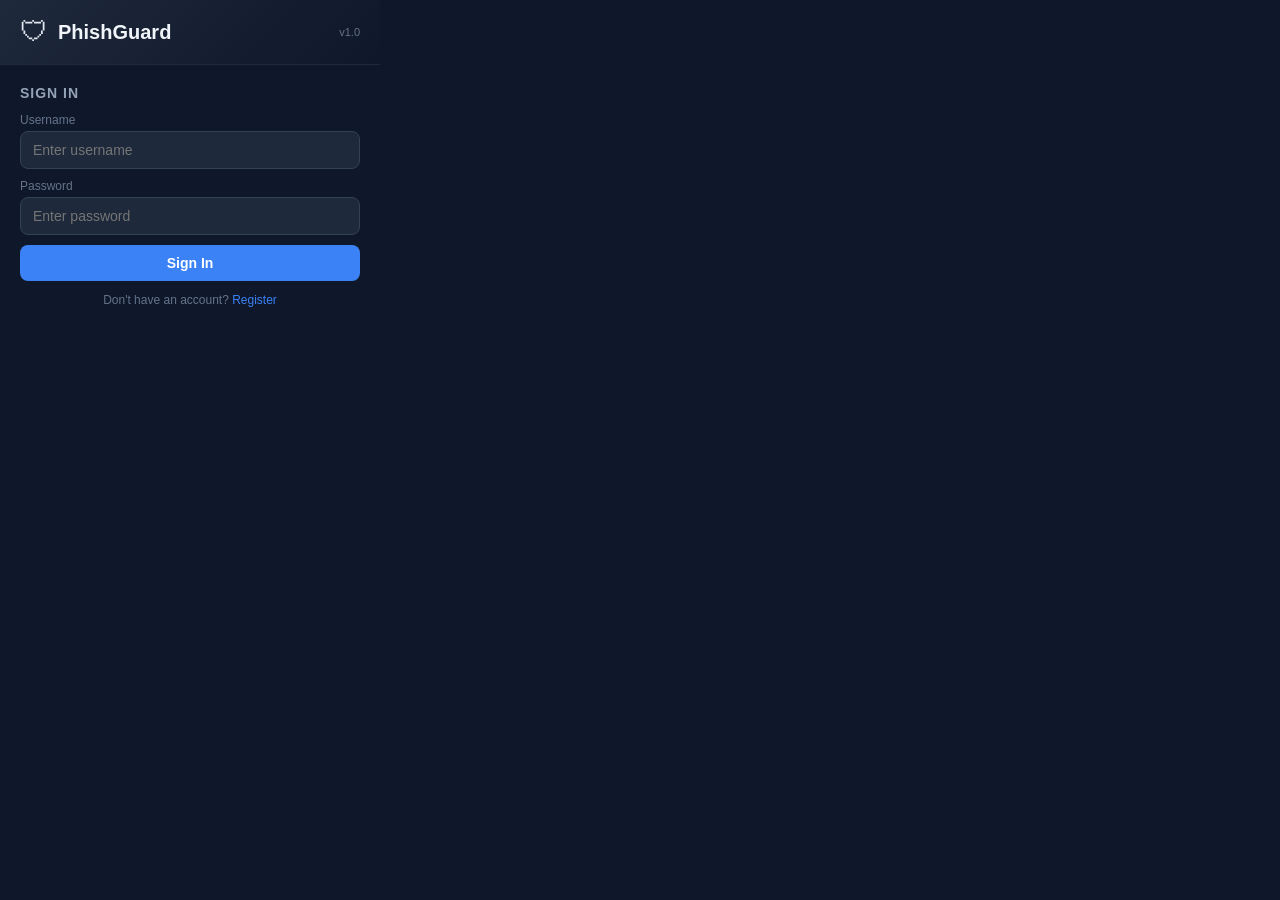
==== extension/popup.html @ 2d12b1ee "second commit" ====
<!DOCTYPE html>
<html lang="en">
<head>
  <meta charset="UTF-8" />
  <meta name="viewport" content="width=device-width, initial-scale=1.0" />
  <title>PhishGuard</title>
  <style>
    /* ============================================================
       PhishGuard Popup Stylesheet
       SECURITY: No external resources loaded — fully self-contained.
       All values set via CSS, no inline JS execution.
       ============================================================ */

    * {
      margin: 0;
      padding: 0;
      box-sizing: border-box;
    }

    body {
      width: 380px;
      min-height: 200px;
      font-family: 'Segoe UI', Tahoma, Geneva, Verdana, sans-serif;
      background-color: #0f172a;
      color: #e2e8f0;
    }

    .header {
      background: linear-gradient(135deg, #1e293b, #0f172a);
      padding: 16px 20px;
      border-bottom: 1px solid #1e293b;
      display: flex;
      align-items: center;
      gap: 10px;
    }

    .header .shield {
      font-size: 28px;
    }

    .header h1 {
      font-size: 20px;
      font-weight: 700;
      color: #f1f5f9;
    }

    .header .version {
      font-size: 11px;
      color: #64748b;
      margin-left: auto;
    }

    /* --- Login Section --- */
    .login-section {
      padding: 20px;
    }

    .login-section h2 {
      font-size: 14px;
      color: #94a3b8;
      margin-bottom: 12px;
      text-transform: uppercase;
      letter-spacing: 1px;
    }

    .input-group {
      margin-bottom: 10px;
    }

    .input-group label {
      display: block;
      font-size: 12px;
      color: #64748b;
      margin-bottom: 4px;
    }

    .input-group input {
      width: 100%;
      padding: 10px 12px;
      border-radius: 8px;
      border: 1px solid #334155;
      background-color: #1e293b;
      color: #e2e8f0;
      font-size: 14px;
      outline: none;
      transition: border-color 0.2s;
    }

    .input-group input:focus {
      border-color: #3b82f6;
    }

    .btn {
      width: 100%;
      padding: 10px;
      border-radius: 8px;
      border: none;
      font-size: 14px;
      font-weight: 600;
      cursor: pointer;
      transition: background-color 0.2s, transform 0.1s;
    }

    .btn:active {
      transform: scale(0.98);
    }

    .btn-primary {
      background-color: #3b82f6;
      color: #ffffff;
    }

    .btn-primary:hover {
      background-color: #2563eb;
    }

    .btn-scan {
      background-color: #22c55e;
      color: #ffffff;
      margin-top: 12px;
    }

    .btn-scan:hover {
      background-color: #16a34a;
    }

    .btn-logout {
      background-color: transparent;
      border: 1px solid #475569;
      color: #94a3b8;
      margin-top: 8px;
    }

    .btn-logout:hover {
      background-color: #1e293b;
    }

    .error-text {
      color: #ef4444;
      font-size: 12px;
      margin-top: 4px;
      display: none;
    }

    .link-text {
      font-size: 12px;
      color: #64748b;
      margin-top: 12px;
      text-align: center;
    }

    .link-text a {
      color: #3b82f6;
      cursor: pointer;
      text-decoration: none;
    }

    .link-text a:hover {
      text-decoration: underline;
    }

    /* --- Dashboard Section --- */
    .dashboard {
      padding: 16px 20px;
    }

    .user-info {
      font-size: 13px;
      color: #94a3b8;
      margin-bottom: 12px;
    }

    .user-info strong {
      color: #e2e8f0;
    }

    /* --- Scan Result --- */
    .scan-result {
      padding: 16px 20px;
    }

    .status-card {
      border-radius: 12px;
      padding: 20px;
      text-align: center;
      margin-bottom: 12px;
    }

    .status-card.safe {
      background: linear-gradient(135deg, #065f46, #064e3b);
      border: 1px solid #22c55e;
    }

    .status-card.phishing {
      background: linear-gradient(135deg, #7f1d1d, #991b1b);
      border: 1px solid #ef4444;
    }

    .status-card.unknown {
      background: linear-gradient(135deg, #1e293b, #334155);
      border: 1px solid #64748b;
    }

    .status-icon {
      font-size: 48px;
      margin-bottom: 8px;
    }

    .status-text {
      font-size: 20px;
      font-weight: 700;
      margin-bottom: 4px;
    }

    .status-card.safe .status-text {
      color: #4ade80;
    }

    .status-card.phishing .status-text {
      color: #f87171;
    }

    .status-card.unknown .status-text {
      color: #94a3b8;
    }

    .confidence-bar {
      width: 100%;
      height: 6px;
      background-color: rgba(255, 255, 255, 0.1);
      border-radius: 3px;
      margin-top: 10px;
      overflow: hidden;
    }

    .confidence-fill {
      height: 100%;
      border-radius: 3px;
      transition: width 0.5s ease;
    }

    .scanned-url {
      font-size: 11px;
      color: #64748b;
      word-break: break-all;
      margin-top: 8px;
      padding: 8px;
      background-color: rgba(0, 0, 0, 0.2);
      border-radius: 6px;
    }

    /* --- History List --- */
    .history-section {
      padding: 0 20px 16px;
    }

    .history-section h3 {
      font-size: 12px;
      color: #64748b;
      text-transform: uppercase;
      letter-spacing: 1px;
      margin-bottom: 8px;
    }

    .history-item {
      display: flex;
      align-items: center;
      gap: 8px;
      padding: 8px 10px;
      border-radius: 8px;
      margin-bottom: 4px;
      background-color: #1e293b;
    }

    .history-dot {
      width: 8px;
      height: 8px;
      border-radius: 50%;
      flex-shrink: 0;
    }

    .history-dot.safe {
      background-color: #22c55e;
    }

    .history-dot.phishing {
      background-color: #ef4444;
    }

    .history-url {
      font-size: 12px;
      color: #cbd5e1;
      white-space: nowrap;
      overflow: hidden;
      text-overflow: ellipsis;
    }

    /* --- Loading Spinner --- */
    .spinner {
      display: inline-block;
      width: 20px;
      height: 20px;
      border: 2px solid #475569;
      border-top-color: #3b82f6;
      border-radius: 50%;
      animation: spin 0.6s linear infinite;
      margin: 16px auto;
    }

    @keyframes spin {
      to { transform: rotate(360deg); }
    }

    .hidden {
      display: none !important;
    }

    .divider {
      border: none;
      border-top: 1px solid #1e293b;
      margin: 12px 0;
    }
  </style>
</head>
<body>

  <!-- ======== HEADER ======== -->
  <div class="header">
    <span class="shield">🛡</span>
    <h1>PhishGuard</h1>
    <span class="version">v1.0</span>
  </div>

  <!-- ======== LOGIN FORM ======== -->
  <div id="loginSection" class="login-section">
    <h2>Sign In</h2>
    <div class="input-group">
      <label for="usernameInput">Username</label>
      <input type="text" id="usernameInput" placeholder="Enter username" autocomplete="off" />
    </div>
    <div class="input-group">
      <label for="passwordInput">Password</label>
      <input type="password" id="passwordInput" placeholder="Enter password" />
    </div>
    <p id="loginError" class="error-text">Invalid credentials</p>
    <button id="loginBtn" class="btn btn-primary">Sign In</button>
    <p class="link-text">
      Don't have an account? <a id="showRegisterLink">Register</a>
    </p>
  </div>

  <!-- ======== REGISTER FORM ======== -->
  <div id="registerSection" class="login-section hidden">
    <h2>Create Account</h2>
    <div class="input-group">
      <label for="regUsernameInput">Username</label>
      <input type="text" id="regUsernameInput" placeholder="Choose a username" autocomplete="off" />
    </div>
    <div class="input-group">
      <label for="regEmailInput">Email</label>
      <input type="email" id="regEmailInput" placeholder="you@example.com" />
    </div>
    <div class="input-group">
      <label for="regPasswordInput">Password</label>
      <input type="password" id="regPasswordInput" placeholder="Min 8 characters" />
    </div>
    <p id="registerError" class="error-text">Registration failed</p>
    <button id="registerBtn" class="btn btn-primary">Create Account</button>
    <p class="link-text">
      Already have an account? <a id="showLoginLink">Sign In</a>
    </p>
  </div>

  <!-- ======== DASHBOARD (Post-Login) ======== -->
  <div id="dashboardSection" class="dashboard hidden">
    <div class="user-info">
      Logged in as <strong id="displayUsername"></strong>
    </div>

    <button id="scanNowBtn" class="btn btn-scan">Scan Current Page</button>
    <div id="scanLoading" class="spinner hidden"></div>

    <!-- Scan result card -->
    <div id="scanResultContainer" class="scan-result hidden">
      <div id="statusCard" class="status-card unknown">
        <div id="statusIcon" class="status-icon">❓</div>
        <div id="statusText" class="status-text">Scanning...</div>
        <div class="confidence-bar">
          <div id="confidenceFill" class="confidence-fill" style="width: 0%"></div>
        </div>
        <div id="scannedUrl" class="scanned-url"></div>
      </div>
    </div>

    <hr class="divider" />

    <!-- Recent History -->
    <div class="history-section">
      <h3>Recent Scans</h3>
      <div id="historyList"></div>
    </div>

    <button id="logoutBtn" class="btn btn-logout">Sign Out</button>
  </div>

  <!-- ======== POPUP SCRIPT ======== -->
  <script src="popup.js"></script>
</body>
</html>
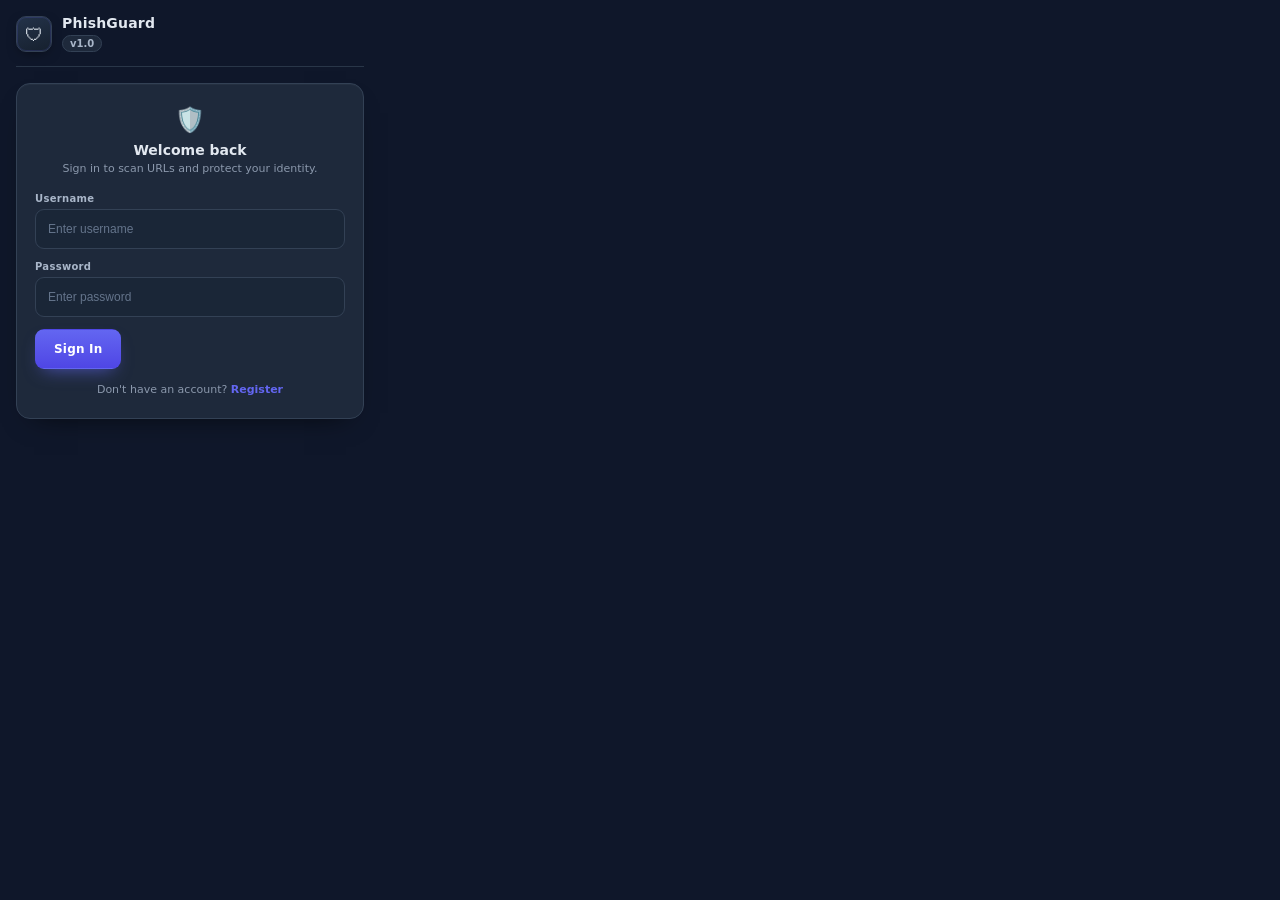
==== commit eb803dc9: "Initial commit" ====
--- a/extension/popup.html
+++ b/extension/popup.html
@@ -6,404 +6,795 @@
   <title>PhishGuard</title>
   <style>
     /* ============================================================
-       PhishGuard Popup Stylesheet
-       SECURITY: No external resources loaded — fully self-contained.
-       All values set via CSS, no inline JS execution.
-       ============================================================ */
-
-    * {
-      margin: 0;
-      padding: 0;
-      box-sizing: border-box;
-    }
+       PhishGuard Popup — Design System
+       SECURITY: Fully self-contained. No external/CDN resources.
+       Palette: Slate-950 bg, Slate-900 surfaces, Emerald / Crimson
+       / Indigo accents (Tailwind-equivalent tokens below).
+       ============================================================ */
+
+    :root {
+      --bg:         #0F172A;   /* slate-950 */
+      --surface:    #1E293B;   /* slate-900 */
+      --surface-2:  #1A2637;   /* raised / input bg */
+      --border:     #334155;   /* slate-700 */
+      --border-soft:#293648;
+      --text:       #E2E8F0;   /* slate-200 */
+      --text-2:     #A9B6C9;
+      --text-3:     #8B98AC;
+      --muted:      #64748B;   /* slate-500 */
+
+      --emerald:       #10B981;
+      --emerald-strong:#0EA371;
+      --emerald-text:  #6EE7B7;
+      --crimson:       #EF4444;
+      --crimson-text:  #FCA5A5;
+      --amber:         #F59E0B;
+      --amber-text:    #FBBF24;
+      --indigo:        #6366F1;
+      --indigo-strong: #4F46E5;
+
+      --radius:   14px;
+      --radius-sm:9px;
+      --ring: 0 0 0 3px rgba(99, 102, 241, 0.35);
+      --shadow: 0 1px 0 rgba(255,255,255,.03) inset, 0 12px 28px -18px rgba(0,0,0,.85);
+    }
+
+    * { margin: 0; padding: 0; box-sizing: border-box; }
 
     body {
       width: 380px;
-      min-height: 200px;
-      font-family: 'Segoe UI', Tahoma, Geneva, Verdana, sans-serif;
-      background-color: #0f172a;
-      color: #e2e8f0;
-    }
-
-    .header {
-      background: linear-gradient(135deg, #1e293b, #0f172a);
-      padding: 16px 20px;
-      border-bottom: 1px solid #1e293b;
+      max-height: 560px;
+      min-height: 0;
+      overflow-y: auto;
+      padding: 16px;
+      background: var(--bg);
+      color: var(--text);
+      font-family: "Inter", "Segoe UI", system-ui, -apple-system, Roboto, "Helvetica Neue", Arial, sans-serif;
+      font-size: 12px;
+      -webkit-font-smoothing: antialiased;
+    }
+
+    /* Thin custom scrollbar */
+    ::-webkit-scrollbar { width: 6px; }
+    ::-webkit-scrollbar-track { background: transparent; }
+    ::-webkit-scrollbar-thumb { background: #334155; border-radius: 6px; }
+    ::-webkit-scrollbar-thumb:hover { background: #475569; }
+
+    :focus-visible { outline: none; box-shadow: var(--ring); }
+    .hidden { display: none !important; }
+
+    /* ============================================================
+       HEADER
+       ============================================================ */
+    .pg-header {
       display: flex;
       align-items: center;
+      justify-content: space-between;
       gap: 10px;
-    }
-
-    .header .shield {
-      font-size: 28px;
-    }
-
-    .header h1 {
-      font-size: 20px;
-      font-weight: 700;
-      color: #f1f5f9;
-    }
-
-    .header .version {
-      font-size: 11px;
-      color: #64748b;
-      margin-left: auto;
-    }
-
-    /* --- Login Section --- */
-    .login-section {
-      padding: 20px;
-    }
-
-    .login-section h2 {
-      font-size: 14px;
-      color: #94a3b8;
-      margin-bottom: 12px;
-      text-transform: uppercase;
-      letter-spacing: 1px;
-    }
-
-    .input-group {
-      margin-bottom: 10px;
-    }
-
+      padding-bottom: 14px;
+      margin-bottom: 16px;
+      border-bottom: 1px solid var(--border-soft);
+    }
+    .pg-brand { display: flex; align-items: center; gap: 10px; min-width: 0; }
+    .pg-shield {
+      display: grid; place-items: center;
+      width: 36px; height: 36px;
+      font-size: 18px;
+      border-radius: 10px;
+      background: linear-gradient(160deg, #24334a, #16202e);
+      border: 1px solid var(--border);
+      box-shadow: 0 4px 14px -6px rgba(0,0,0,.7), 0 0 0 1px rgba(99,102,241,.16) inset;
+      flex-shrink: 0;
+    }
+    .pg-name {
+      font-size: 14px; font-weight: 800; letter-spacing: .2px;
+      color: var(--text); line-height: 1.1;
+    }
+    .pg-version {
+      display: inline-block;
+      font-size: 10px; font-weight: 700; color: var(--text-2);
+      background: var(--surface); border: 1px solid var(--border);
+      padding: 2px 7px; border-radius: 999px; margin-top: 3px;
+    }
+
+    .pg-user {
+      display: flex; align-items: center; gap: 8px;
+      background: var(--surface);
+      border: 1px solid var(--border-soft);
+      padding: 5px 10px; border-radius: 999px;
+      flex-shrink: 0;
+    }
+    .pg-user-label { font-size: 10px; color: var(--text-3); }
+    .pg-user-name { font-size: 11px; font-weight: 700; color: var(--text); max-width: 110px; overflow: hidden; text-overflow: ellipsis; white-space: nowrap; }
+    .pg-user-dot {
+      width: 8px; height: 8px; border-radius: 50%;
+      background: var(--emerald);
+      box-shadow: 0 0 8px rgba(16, 185, 129, .8);
+      flex-shrink: 0;
+    }
+
+    /* ============================================================
+       AUTH (Sign In / Register)
+       ============================================================ */
+    .auth-card {
+      background: var(--surface);
+      border: 1px solid var(--border);
+      border-radius: var(--radius);
+      box-shadow: var(--shadow);
+      padding: 22px 18px;
+    }
+    .auth-head { text-align: center; margin-bottom: 18px; }
+    .auth-icon { font-size: 24px; }
+    .auth-head h2 { font-size: 14px; font-weight: 700; color: var(--text); margin-top: 8px; }
+    .auth-head p { font-size: 11px; color: var(--text-3); margin-top: 4px; }
+
+    .input-group { margin-bottom: 12px; }
     .input-group label {
       display: block;
+      font-size: 10px; font-weight: 600; color: var(--text-2);
+      margin-bottom: 5px; letter-spacing: .3px;
+    }
+    .input-group input {
+      width: 100%; height: 40px;
+      padding: 0 12px;
+      border-radius: var(--radius-sm);
+      border: 1px solid var(--border);
+      background-color: var(--surface-2);
+      color: var(--text);
       font-size: 12px;
-      color: #64748b;
-      margin-bottom: 4px;
-    }
-
-    .input-group input {
-      width: 100%;
-      padding: 10px 12px;
-      border-radius: 8px;
-      border: 1px solid #334155;
-      background-color: #1e293b;
-      color: #e2e8f0;
-      font-size: 14px;
       outline: none;
-      transition: border-color 0.2s;
-    }
-
-    .input-group input:focus {
-      border-color: #3b82f6;
-    }
-
+      transition: border-color .15s ease, box-shadow .15s ease;
+    }
+    .input-group input::placeholder { color: var(--muted); }
+    .input-group input:focus { border-color: var(--indigo); box-shadow: var(--ring); }
+
+    .error-text { color: var(--crimson-text); font-size: 11px; margin-top: 6px; display: none; }
+    .link-text { font-size: 11px; color: var(--text-3); margin-top: 14px; text-align: center; }
+    .link-text a { color: var(--indigo); text-decoration: none; font-weight: 600; cursor: pointer; }
+    .link-text a:hover { text-decoration: underline; }
+
+    /* ============================================================
+       BUTTONS
+       ============================================================ */
     .btn {
-      width: 100%;
-      padding: 10px;
-      border-radius: 8px;
-      border: none;
-      font-size: 14px;
-      font-weight: 600;
+      display: inline-flex; align-items: center; justify-content: center; gap: 7px;
+      height: 40px; padding: 0 18px;
+      border-radius: var(--radius-sm);
+      border: 1px solid transparent;
+      font-size: 12px; font-weight: 700; letter-spacing: .2px;
       cursor: pointer;
-      transition: background-color 0.2s, transform 0.1s;
-    }
-
-    .btn:active {
-      transform: scale(0.98);
-    }
+      transition: filter .15s ease, transform .06s ease, background-color .15s ease, border-color .15s ease;
+      user-select: none;
+      font-family: inherit;
+    }
+    .btn:active { transform: translateY(1px) scale(.995); }
+
+    .btn-scan {
+      width: 100%; height: 42px;
+      background: linear-gradient(180deg, var(--emerald), var(--emerald-strong));
+      color: #04110c;
+      box-shadow: 0 8px 18px -8px rgba(16,185,129,.75);
+    }
+    .btn-scan:hover { filter: brightness(1.08); }
+    #envUrlScanBtn { margin-top: 0; }
 
     .btn-primary {
-      background-color: #3b82f6;
-      color: #ffffff;
-    }
-
-    .btn-primary:hover {
-      background-color: #2563eb;
-    }
-
-    .btn-scan {
-      background-color: #22c55e;
-      color: #ffffff;
-      margin-top: 12px;
-    }
-
-    .btn-scan:hover {
-      background-color: #16a34a;
-    }
-
+      background: linear-gradient(180deg, var(--indigo), var(--indigo-strong));
+      color: #fff;
+      box-shadow: 0 8px 18px -8px rgba(99,102,241,.7);
+    }
+    .btn-primary:hover { filter: brightness(1.08); }
+
+    /* ============================================================
+       SECTION: TARGET URL ENVIRONMENT
+       ============================================================ */
+    .env-section-title {
+      font-size: 10px; font-weight: 700;
+      color: var(--text-3);
+      text-transform: uppercase;
+      letter-spacing: 1.5px;
+      margin-bottom: 10px;
+      display: flex; align-items: center; gap: 8px;
+    }
+    .env-section-title::after {
+      content: ""; flex: 1; height: 1px;
+      background: linear-gradient(90deg, var(--border), transparent);
+    }
+
+    .env-scanurl { display: flex; flex-direction: column; gap: 10px; margin-bottom: 14px; }
+    .env-url-input {
+      width: 100%; height: 42px;
+      padding: 0 12px;
+      border-radius: var(--radius-sm);
+      border: 1px solid var(--border);
+      background-color: var(--surface-2);
+      color: var(--text);
+      font-size: 12px;
+      outline: none;
+      transition: border-color .15s ease, box-shadow .15s ease;
+    }
+    .env-url-input::placeholder { color: var(--muted); }
+    .env-url-input:focus { border-color: var(--indigo); box-shadow: var(--ring); }
+
+    /* Secondary action: QR upload box (indigo = interactive) */
+    .env-qr { margin-bottom: 14px; }
+    .env-qr-drop {
+      display: flex; flex-direction: column; align-items: center; gap: 4px;
+      border: 1.5px dashed #4F5E74;
+      border-radius: var(--radius);
+      padding: 16px;
+      background: var(--surface);
+      cursor: pointer;
+      text-align: center;
+      transition: border-color .2s ease, background-color .2s ease;
+    }
+    .env-qr-drop:hover { border-color: var(--indigo); background: rgba(99,102,241,.06); }
+    .env-qr-drop .qr-title { font-size: 12px; font-weight: 600; color: var(--text); }
+    .env-qr-drop .qr-hint { font-size: 10px; color: var(--text-3); }
+    .env-qr-drop input { display: none; }
+
+    /* ============================================================
+       GENERIC CARD
+       ============================================================ */
+    .env-box {
+      background: var(--surface);
+      border: 1px solid var(--border);
+      border-radius: var(--radius);
+      padding: 14px;
+      margin-bottom: 16px;
+      box-shadow: var(--shadow);
+    }
+    .env-box-label {
+      font-size: 10px; font-weight: 700;
+      letter-spacing: 1.4px;
+      color: var(--text-3);
+      text-transform: uppercase;
+      margin-bottom: 12px;
+      display: flex; align-items: center; gap: 8px;
+    }
+    .env-box-label::after {
+      content: ""; flex: 1; height: 1px;
+      background: linear-gradient(90deg, var(--border), transparent);
+    }
+
+    .env-results-url {
+      font-size: 11px; color: var(--text-3); word-break: break-all;
+      padding: 8px 10px; margin-bottom: 12px;
+      background: var(--surface-2); border: 1px solid var(--border-soft);
+      border-radius: var(--radius-sm);
+    }
+
+    .spinner {
+      display: block;
+      width: 20px; height: 20px;
+      border: 2px solid var(--border);
+      border-top-color: var(--emerald);
+      border-radius: 50%;
+      animation: spin .6s linear infinite;
+      margin: 12px auto;
+    }
+    @keyframes spin { to { transform: rotate(360deg); } }
+
+    /* ============================================================
+       DNS VALIDATION BANNER
+       ============================================================ */
+    .env-validation {
+      display: flex; align-items: flex-start; gap: 8px;
+      padding: 10px 12px; margin-bottom: 12px;
+      border-radius: var(--radius-sm);
+      font-size: 12px; font-weight: 600; line-height: 1.45; word-break: break-word;
+    }
+    .env-validation.ok  { color: var(--emerald-text); background: rgba(16,185,129,.09); border: 1px solid rgba(16,185,129,.35); }
+    .env-validation.ok::before  { content: "✓"; font-weight: 800; flex-shrink: 0; }
+    .env-validation.err { color: var(--crimson-text); background: rgba(239,68,68,.1); border: 1px solid rgba(239,68,68,.4); }
+    .env-validation.err::before { content: "✕"; font-weight: 800; flex-shrink: 0; }
+    .env-validation.warn{ color: var(--amber-text);  background: rgba(245,158,11,.09); border: 1px solid rgba(245,158,11,.38); }
+    .env-validation.warn::before { content: "⚠"; font-weight: 800; flex-shrink: 0; }
+    .env-validation-sub { margin-top: 2px; font-size: 10px; font-weight: 400; color: var(--text-3); }
+
+    /* ============================================================
+       RISK ANALYSIS
+       ============================================================ */
+    .ra-top { display: flex; align-items: center; gap: 16px; margin-bottom: 12px; }
+
+    .ra-gauge-wrap { position: relative; width: 104px; height: 104px; flex-shrink: 0; }
+    .ra-gauge { display: block; width: 104px; height: 104px; transform: rotate(-90deg); }
+    .ra-gauge-track { fill: none; stroke: #2A3850; stroke-width: 10; }
+    .ra-gauge-arc {
+      fill: none; stroke: var(--emerald); stroke-width: 10; stroke-linecap: round;
+      transition: stroke-dashoffset .8s ease, stroke .3s ease;
+      filter: drop-shadow(0 0 6px currentColor);
+    }
+    .ra-gauge-center {
+      position: absolute; inset: 0;
+      display: grid; place-items: center; text-align: center;
+    }
+    .ra-gauge-value { font-size: 23px; font-weight: 800; color: var(--text); line-height: 1; font-variant-numeric: tabular-nums; }
+    .ra-gauge-unit  { font-size: 8px; color: var(--text-3); letter-spacing: 1px; margin-top: 3px; font-weight: 700; }
+
+    .ra-head-meta { flex: 1; min-width: 0; }
+    .ra-verdict { font-size: 14px; font-weight: 800; letter-spacing: .3px; line-height: 1.25; }
+    .ra-verdict.safe       { color: var(--emerald-text); }
+    .ra-verdict.suspicious { color: var(--amber-text); }
+    .ra-verdict.phishing   { color: var(--crimson-text); }
+    .ra-verdict.unknown    { color: var(--text-2); }
+    .ra-status-pill {
+      display: inline-block;
+      font-size: 10px; font-weight: 800;
+      letter-spacing: 1px; text-transform: uppercase;
+      padding: 3px 10px; border-radius: 999px;
+      margin-top: 7px;
+      border: 1px solid;
+    }
+    .ra-status-pill.safe       { color: var(--emerald-text); background: rgba(16,185,129,.12); border-color: rgba(16,185,129,.45); }
+    .ra-status-pill.suspicious { color: var(--amber-text);  background: rgba(245,158,11,.12); border-color: rgba(245,158,11,.45); }
+    .ra-status-pill.phishing   { color: var(--crimson-text); background: rgba(239,68,68,.14); border-color: rgba(239,68,68,.5); }
+    .ra-status-pill.unknown    { color: var(--text-2);      background: rgba(148,163,184,.12); border-color: rgba(148,163,184,.4); }
+    .ra-level { font-size: 10px; font-weight: 600; color: var(--text-3); margin-top: 8px; text-transform: uppercase; letter-spacing: .7px; }
+
+    /* Insight callout — the "why" notification box */
+    .ra-callout {
+      display: flex; align-items: flex-start; gap: 9px;
+      padding: 11px 12px; margin-bottom: 10px;
+      border-radius: 10px;
+      font-size: 12px; font-weight: 600; line-height: 1.5;
+      border: 1px solid;
+    }
+    .ra-callout::before { font-size: 13px; font-weight: 800; flex-shrink: 0; line-height: 1.4; }
+    .ra-callout.safe       { color: var(--emerald-text); background: rgba(16,185,129,.08); border-color: rgba(16,185,129,.3); }
+    .ra-callout.safe::before       { content: "✓"; }
+    .ra-callout.suspicious { color: var(--amber-text);  background: rgba(245,158,11,.08); border-color: rgba(245,158,11,.3); }
+    .ra-callout.suspicious::before { content: "⚠"; }
+    .ra-callout.phishing   { color: var(--crimson-text); background: rgba(239,68,68,.1);  border-color: rgba(239,68,68,.4); }
+    .ra-callout.phishing::before   { content: "✕"; }
+    .ra-callout.unknown    { color: var(--text-2);      background: rgba(148,163,184,.08); border-color: rgba(148,163,184,.3); }
+    .ra-callout.unknown::before    { content: "ℹ"; }
+
+    /* Recommended action row */
+    .ra-recommend {
+      display: flex; align-items: flex-start; gap: 8px;
+      padding: 9px 12px; margin-bottom: 6px;
+      border-radius: var(--radius-sm);
+      font-size: 11px; font-weight: 600; line-height: 1.5;
+      background: var(--surface-2); border: 1px solid var(--border-soft);
+    }
+    .ra-recommend::before { font-weight: 800; flex-shrink: 0; }
+    .ra-recommend.safe       { color: var(--emerald-text); } .ra-recommend.safe::before       { content: "→"; }
+    .ra-recommend.suspicious { color: var(--amber-text);  } .ra-recommend.suspicious::before { content: "→"; }
+    .ra-recommend.phishing   { color: var(--crimson-text); } .ra-recommend.phishing::before   { content: "→"; }
+    .ra-recommend.unknown    { color: var(--text-2);      } .ra-recommend.unknown::before    { content: "→"; }
+
+    .ra-reasons { margin-bottom: 4px; }
+    .ra-sub-title {
+      font-size: 10px; font-weight: 700; letter-spacing: 1.2px;
+      color: var(--text-3); text-transform: uppercase;
+      margin-bottom: 8px;
+      display: flex; align-items: center; justify-content: space-between;
+    }
+    .ra-count { color: var(--muted); letter-spacing: 0; }
+
+    .ra-reasons-list, .ra-factor-list, .ra-flow, .ra-redirect { list-style: none; margin: 0; padding: 0; }
+    .ra-reasons-list li {
+      font-size: 11px; color: var(--text-2);
+      padding: 6px 9px; margin-bottom: 5px;
+      background: var(--surface-2); border: 1px solid var(--border-soft);
+      border-radius: var(--radius-sm); line-height: 1.45;
+    }
+    .ra-reasons-list li::before { content: "•"; color: var(--indigo); margin-right: 7px; font-weight: 800; }
+
+    .ra-sub { margin-top: 12px; }
+
+    .ra-factor {
+      display: flex; align-items: flex-start; gap: 9px;
+      padding: 8px 10px; margin-bottom: 6px;
+      background: var(--surface-2); border: 1px solid var(--border-soft);
+      border-left: 3px solid var(--border);
+      border-radius: var(--radius-sm);
+    }
+    .ra-factor.safe   { border-left-color: var(--emerald); }
+    .ra-factor.warning{ border-left-color: var(--amber); }
+    .ra-factor.danger { border-left-color: var(--crimson); }
+    .ra-factor-icon { font-size: 12px; line-height: 1.4; flex-shrink: 0; }
+    .ra-factor-body { flex: 1; min-width: 0; }
+    .ra-factor-name { font-size: 12px; font-weight: 700; color: var(--text); line-height: 1.3; }
+    .ra-factor-status {
+      display: inline-block; font-size: 9px; font-weight: 800;
+      letter-spacing: .5px; padding: 1px 7px; border-radius: 999px;
+      margin-left: 6px; vertical-align: middle;
+    }
+    .ra-factor-status.safe   { background: rgba(16,185,129,.15); color: var(--emerald-text); }
+    .ra-factor-status.warning{ background: rgba(245,158,11,.16); color: var(--amber-text); }
+    .ra-factor-status.danger { background: rgba(239,68,68,.2);  color: var(--crimson-text); }
+    .ra-factor-desc { font-size: 11px; color: var(--text-3); margin-top: 2px; line-height: 1.4; }
+    .ra-factor-imp  { font-size: 9px; color: var(--muted); margin-top: 3px; text-transform: uppercase; letter-spacing: .5px; }
+
+    .ra-no-factors {
+      display: flex; align-items: center; gap: 8px;
+      padding: 10px 12px; margin-top: 10px;
+      border-radius: var(--radius-sm);
+      font-size: 11px; font-weight: 600; color: var(--emerald-text); line-height: 1.5;
+      background: rgba(16,185,129,.08); border: 1px solid rgba(16,185,129,.3);
+    }
+    .ra-no-factors::before { content: "✓"; font-weight: 800; }
+
+    .ra-flow li { display: flex; align-items: center; gap: 8px; font-size: 11px; color: var(--text-2); line-height: 1.4; }
+    .ra-flow-dot { width: 8px; height: 8px; border-radius: 50%; flex-shrink: 0; }
+    .ra-flow li.safe   .ra-flow-dot { background: var(--emerald); box-shadow: 0 0 8px rgba(16,185,129,.7); }
+    .ra-flow li.warn   .ra-flow-dot { background: var(--amber);  box-shadow: 0 0 8px rgba(245,158,11,.6); }
+    .ra-flow li.danger .ra-flow-dot { background: var(--crimson); box-shadow: 0 0 8px rgba(239,68,68,.7); }
+    .ra-flow-arrow { font-size: 10px; color: var(--muted); padding-left: 17px; margin: 2px 0; }
+    .ra-touch-note {
+      font-size: 10px; color: var(--text-3); margin-top: 8px; line-height: 1.45;
+      border-top: 1px dashed var(--border); padding-top: 8px;
+    }
+
+    .ra-redirect li {
+      font-size: 10px; color: var(--text-3); word-break: break-all; line-height: 1.4;
+      padding: 5px 8px; margin-bottom: 4px;
+      background: rgba(245,158,11,.05); border: 1px solid rgba(245,158,11,.16);
+      border-radius: var(--radius-sm);
+    }
+    .ra-redirect li.ra-final { color: var(--text-2); border-color: rgba(245,158,11,.4); }
+    .ra-redirect-arrow { font-size: 10px; color: var(--muted); padding-left: 17px; margin: 2px 0; }
+    .ra-no-redirect { font-size: 11px; color: var(--emerald-text); font-weight: 700; }
+
+    /* ============================================================
+       SOURCE NODE + STATS
+       ============================================================ */
+    .env-matrix {
+      height: 80px; border-radius: 10px;
+      display: grid; place-items: center;
+      background-image:
+        linear-gradient(rgba(16,185,129,.05) 1px, transparent 1px),
+        linear-gradient(90deg, rgba(16,185,129,.05) 1px, transparent 1px);
+      background-size: 18px 18px;
+      border: 1px solid var(--border);
+    }
+    .env-matrix-circle {
+      width: 52px; height: 52px; border-radius: 50%;
+      display: grid; place-items: center; text-align: center;
+      background: rgba(16,185,129,.08);
+      border: 1px solid rgba(16,185,129,.5);
+      box-shadow: 0 0 16px rgba(16,185,129,.25);
+    }
+    .env-matrix-circle span { font-size: 9px; font-weight: 800; color: var(--emerald-text); line-height: 1.25; }
+    .env-badge-row { text-align: center; margin-top: 10px; }
+    .env-badge {
+      display: inline-block;
+      font-size: 10px; font-weight: 800; letter-spacing: .6px; text-transform: uppercase;
+      color: var(--emerald-text);
+      background: rgba(16,185,129,.08); border: 1px solid rgba(16,185,129,.3);
+      padding: 4px 12px; border-radius: 999px;
+    }
+
+    .env-stats {
+      display: flex; justify-content: space-between;
+      background: var(--surface); border: 1px solid var(--border);
+      border-radius: var(--radius); padding: 12px;
+      margin-bottom: 16px;
+      box-shadow: var(--shadow);
+    }
+    .env-stat { flex: 1; text-align: center; }
+    .env-stat-value { font-size: 14px; font-weight: 800; color: var(--text); font-variant-numeric: tabular-nums; }
+    .env-stat-value.green { color: var(--emerald-text); }
+    .env-stat-label {
+      font-size: 9px; font-weight: 600; color: var(--text-3);
+      margin-top: 3px; text-transform: uppercase; letter-spacing: .5px;
+    }
+
+    .env-redirect-warn { font-size: 11px; color: var(--amber-text); margin-bottom: 10px; line-height: 1.45; }
+    .env-redirect-toggle {
+      width: 100%; height: 34px;
+      border-radius: var(--radius-sm);
+      border: 1px solid rgba(99,102,241,.4);
+      background: rgba(99,102,241,.08);
+      color: #A5B4FC; font-size: 11px; font-weight: 700; cursor: pointer;
+      transition: background-color .15s ease;
+      font-family: inherit;
+    }
+    .env-redirect-toggle:hover { background: rgba(99,102,241,.16); }
+    .env-redirect-list { list-style: none; margin-top: 10px; margin-bottom: 0; }
+    .env-redirect-hop {
+      font-size: 10px; color: var(--text-2); word-break: break-all; line-height: 1.4;
+      padding: 6px 9px; margin-bottom: 5px;
+      background: var(--surface-2); border: 1px solid var(--border-soft);
+      border-radius: var(--radius-sm);
+    }
+    .env-redirect-hop:last-child { margin-bottom: 0; border-color: rgba(245,158,11,.35); }
+
+    /* ============================================================
+       RECENT SCANS + FOOTER
+       ============================================================ */
+    .history-list { display: flex; flex-direction: column; gap: 6px; }
+    .history-item {
+      display: flex; align-items: center; gap: 10px;
+      padding: 8px 10px;
+      background: var(--surface-2); border: 1px solid var(--border-soft);
+      border-radius: var(--radius-sm);
+    }
+    .history-dot { width: 8px; height: 8px; border-radius: 50%; flex-shrink: 0; }
+    .history-dot.safe    { background: var(--emerald); box-shadow: 0 0 6px rgba(16,185,129,.6); }
+    .history-dot.phishing{ background: var(--crimson); box-shadow: 0 0 6px rgba(239,68,68,.6); }
+    .history-url {
+      font-size: 11px; color: var(--text-2);
+      white-space: nowrap; overflow: hidden; text-overflow: ellipsis;
+    }
+
+    .pg-footer {
+      display: flex; justify-content: flex-end; align-items: center;
+      padding-top: 12px; margin-top: 2px;
+      border-top: 1px solid var(--border-soft);
+    }
     .btn-logout {
-      background-color: transparent;
-      border: 1px solid #475569;
-      color: #94a3b8;
-      margin-top: 8px;
-    }
-
-    .btn-logout:hover {
-      background-color: #1e293b;
-    }
-
-    .error-text {
-      color: #ef4444;
-      font-size: 12px;
-      margin-top: 4px;
-      display: none;
-    }
-
-    .link-text {
-      font-size: 12px;
-      color: #64748b;
-      margin-top: 12px;
-      text-align: center;
-    }
-
-    .link-text a {
-      color: #3b82f6;
-      cursor: pointer;
-      text-decoration: none;
-    }
-
-    .link-text a:hover {
-      text-decoration: underline;
-    }
-
-    /* --- Dashboard Section --- */
-    .dashboard {
-      padding: 16px 20px;
-    }
-
-    .user-info {
-      font-size: 13px;
-      color: #94a3b8;
-      margin-bottom: 12px;
-    }
-
-    .user-info strong {
-      color: #e2e8f0;
-    }
-
-    /* --- Scan Result --- */
-    .scan-result {
-      padding: 16px 20px;
-    }
-
-    .status-card {
-      border-radius: 12px;
-      padding: 20px;
-      text-align: center;
-      margin-bottom: 12px;
-    }
-
-    .status-card.safe {
-      background: linear-gradient(135deg, #065f46, #064e3b);
-      border: 1px solid #22c55e;
-    }
-
-    .status-card.phishing {
-      background: linear-gradient(135deg, #7f1d1d, #991b1b);
-      border: 1px solid #ef4444;
-    }
-
-    .status-card.unknown {
-      background: linear-gradient(135deg, #1e293b, #334155);
-      border: 1px solid #64748b;
-    }
-
-    .status-icon {
-      font-size: 48px;
-      margin-bottom: 8px;
-    }
-
-    .status-text {
-      font-size: 20px;
-      font-weight: 700;
-      margin-bottom: 4px;
-    }
-
-    .status-card.safe .status-text {
-      color: #4ade80;
-    }
-
-    .status-card.phishing .status-text {
-      color: #f87171;
-    }
-
-    .status-card.unknown .status-text {
-      color: #94a3b8;
-    }
-
-    .confidence-bar {
-      width: 100%;
-      height: 6px;
-      background-color: rgba(255, 255, 255, 0.1);
-      border-radius: 3px;
-      margin-top: 10px;
-      overflow: hidden;
-    }
-
-    .confidence-fill {
-      height: 100%;
-      border-radius: 3px;
-      transition: width 0.5s ease;
-    }
-
-    .scanned-url {
-      font-size: 11px;
-      color: #64748b;
-      word-break: break-all;
-      margin-top: 8px;
-      padding: 8px;
-      background-color: rgba(0, 0, 0, 0.2);
-      border-radius: 6px;
-    }
-
-    /* --- History List --- */
-    .history-section {
-      padding: 0 20px 16px;
-    }
-
-    .history-section h3 {
-      font-size: 12px;
-      color: #64748b;
-      text-transform: uppercase;
-      letter-spacing: 1px;
-      margin-bottom: 8px;
-    }
-
-    .history-item {
-      display: flex;
-      align-items: center;
-      gap: 8px;
-      padding: 8px 10px;
-      border-radius: 8px;
-      margin-bottom: 4px;
-      background-color: #1e293b;
-    }
-
-    .history-dot {
-      width: 8px;
-      height: 8px;
-      border-radius: 50%;
-      flex-shrink: 0;
-    }
-
-    .history-dot.safe {
-      background-color: #22c55e;
-    }
-
-    .history-dot.phishing {
-      background-color: #ef4444;
-    }
-
-    .history-url {
-      font-size: 12px;
-      color: #cbd5e1;
-      white-space: nowrap;
-      overflow: hidden;
-      text-overflow: ellipsis;
-    }
-
-    /* --- Loading Spinner --- */
-    .spinner {
-      display: inline-block;
-      width: 20px;
-      height: 20px;
-      border: 2px solid #475569;
-      border-top-color: #3b82f6;
-      border-radius: 50%;
-      animation: spin 0.6s linear infinite;
-      margin: 16px auto;
-    }
-
-    @keyframes spin {
-      to { transform: rotate(360deg); }
-    }
-
-    .hidden {
-      display: none !important;
-    }
-
-    .divider {
-      border: none;
-      border-top: 1px solid #1e293b;
-      margin: 12px 0;
-    }
+      width: auto; height: 32px; padding: 0 14px;
+      background: transparent; border: 1px solid var(--border);
+      color: var(--text-2); font-size: 11px; font-weight: 600;
+      border-radius: var(--radius-sm);
+    }
+    .btn-logout:hover { border-color: var(--crimson); color: var(--crimson-text); background: rgba(239,68,68,.06); }
+
+    .divider { display: none; }
+
+    /* ---------- Legacy (hidden) panels — retained for JS hooks ---------- */
+    .tab-panel.hidden, .tab-panel.hidden * { display: none !important; }
   </style>
 </head>
 <body>
 
   <!-- ======== HEADER ======== -->
-  <div class="header">
-    <span class="shield">🛡</span>
-    <h1>PhishGuard</h1>
-    <span class="version">v1.0</span>
+  <header class="pg-header">
+    <div class="pg-brand">
+      <div class="pg-shield">🛡</div>
+      <div>
+        <div class="pg-name">PhishGuard</div>
+        <span class="pg-version">v1.0</span>
+      </div>
+    </div>
+    <div id="userBadge" class="pg-user hidden">
+      <span class="pg-user-label">Logged in as</span>
+      <span id="displayUsername" class="pg-user-name">—</span>
+      <span class="pg-user-dot" title="Active"></span>
+    </div>
+  </header>
+
+  <!-- ======== LOGIN ======== -->
+  <div id="loginSection">
+    <div class="auth-card">
+      <div class="auth-head">
+        <div class="auth-icon">🛡️</div>
+        <h2>Welcome back</h2>
+        <p>Sign in to scan URLs and protect your identity.</p>
+      </div>
+      <div class="input-group">
+        <label for="usernameInput">Username</label>
+        <input type="text" id="usernameInput" placeholder="Enter username" autocomplete="off" />
+      </div>
+      <div class="input-group">
+        <label for="passwordInput">Password</label>
+        <input type="password" id="passwordInput" placeholder="Enter password" />
+      </div>
+      <p id="loginError" class="error-text">Invalid credentials</p>
+      <button id="loginBtn" class="btn btn-primary">Sign In</button>
+      <p class="link-text">
+        Don't have an account? <a id="showRegisterLink">Register</a>
+      </p>
+    </div>
   </div>
 
-  <!-- ======== LOGIN FORM ======== -->
-  <div id="loginSection" class="login-section">
-    <h2>Sign In</h2>
-    <div class="input-group">
-      <label for="usernameInput">Username</label>
-      <input type="text" id="usernameInput" placeholder="Enter username" autocomplete="off" />
+  <!-- ======== REGISTER ======== -->
+  <div id="registerSection" class="hidden">
+    <div class="auth-card">
+      <div class="auth-head">
+        <div class="auth-icon">🔐</div>
+        <h2>Create your account</h2>
+        <p>Start scanning for phishing threats in seconds.</p>
+      </div>
+      <div class="input-group">
+        <label for="regUsernameInput">Username</label>
+        <input type="text" id="regUsernameInput" placeholder="Choose a username" autocomplete="off" />
+      </div>
+      <div class="input-group">
+        <label for="regEmailInput">Email</label>
+        <input type="email" id="regEmailInput" placeholder="you@example.com" />
+      </div>
+      <div class="input-group">
+        <label for="regPasswordInput">Password</label>
+        <input type="password" id="regPasswordInput" placeholder="Min 8 characters" />
+      </div>
+      <p id="registerError" class="error-text">Registration failed</p>
+      <button id="registerBtn" class="btn btn-primary">Create Account</button>
+      <p class="link-text">
+        Already have an account? <a id="showLoginLink">Sign In</a>
+      </p>
     </div>
-    <div class="input-group">
-      <label for="passwordInput">Password</label>
-      <input type="password" id="passwordInput" placeholder="Enter password" />
+  </div>
+
+  <!-- ======== DASHBOARD ======== -->
+  <div id="dashboardSection" class="hidden">
+
+    <!-- Legacy hidden panels (kept for JS hooks, never shown) -->
+    <div id="urlScanPanel" class="tab-panel hidden">
+      <button id="scanNowBtn" class="btn btn-scan">Scan Current Page (Deep)</button>
+      <div id="scanLoading" class="spinner hidden"></div>
+      <div id="scanResultContainer" class="scan-result hidden">
+        <div id="statusCard" class="status-card unknown">
+          <div id="statusIcon" class="status-icon">❓</div>
+          <div id="statusText" class="status-text">Scanning...</div>
+          <div class="confidence-bar"><div id="confidenceFill" class="confidence-fill" style="width:0%"></div></div>
+          <div id="scannedUrl" class="scanned-url"></div>
+          <div id="riskMeter" class="risk-meter hidden">
+            <div class="risk-label-row"><span>Risk Score</span><span id="riskValue" class="risk-value">0</span></div>
+            <div class="risk-bar"><div id="riskMarker" class="risk-marker" style="left:0%"></div></div>
+          </div>
+          <div id="brandSection" class="why-section hidden"><h4>Brand Check</h4><div id="brandText" style="font-size:13px;color:#fbbf24;font-weight:600;"></div></div>
+          <div id="visualBrandSection" class="why-section hidden">
+            <h4>Visual Brand Similarity</h4>
+            <div id="visualBrandText" style="font-size:13px;color:#fbbf24;font-weight:600;"></div>
+            <div id="visualBrandSim" style="margin-top:8px;">
+              <div style="height:6px;border-radius:3px;background:rgba(255,255,255,.1);overflow:hidden;">
+                <div id="visualBrandBar" style="height:100%;width:0%;border-radius:3px;transition:width .5s ease;"></div>
+              </div>
+              <div id="visualBrandMeta" style="font-size:11px;color:#64748b;margin-top:4px;"></div>
+            </div>
+          </div>
+          <div id="whySection" class="why-section"><h4>Why this result?</h4><ul id="whyList" class="why-list"></ul></div>
+          <div id="sandboxSection" class="sandbox-section"><h4>Page Content Analysis (Sandbox)</h4><div id="sandboxGrid" class="sandbox-grid"></div></div>
+          <div id="redirectSection" class="why-section hidden"><h4>Redirect Chain</h4><ul id="redirectList" class="why-list"></ul></div>
+        </div>
+      </div>
     </div>
-    <p id="loginError" class="error-text">Invalid credentials</p>
-    <button id="loginBtn" class="btn btn-primary">Sign In</button>
-    <p class="link-text">
-      Don't have an account? <a id="showRegisterLink">Register</a>
-    </p>
-  </div>
-
-  <!-- ======== REGISTER FORM ======== -->
-  <div id="registerSection" class="login-section hidden">
-    <h2>Create Account</h2>
-    <div class="input-group">
-      <label for="regUsernameInput">Username</label>
-      <input type="text" id="regUsernameInput" placeholder="Choose a username" autocomplete="off" />
+
+    <div id="qrScanPanel" class="tab-panel hidden">
+      <div id="qrDropzone" class="qr-dropzone">
+        <div>📷 Click to upload a QR code image</div>
+        <div style="font-size:11px; margin-top:6px;">We decode it and check the embedded URL for phishing (quishing).</div>
+        <input type="file" id="qrFileInput" accept="image/*" />
+      </div>
+      <div id="qrPreviewWrap" class="hidden" style="text-align:center">
+        <img id="qrPreview" class="qr-preview" alt="QR preview" />
+      </div>
+      <div id="qrLoading" class="spinner hidden"></div>
+      <p id="qrError" class="error-text">QR scan failed</p>
+      <div id="qrResults"></div>
     </div>
-    <div class="input-group">
-      <label for="regEmailInput">Email</label>
-      <input type="email" id="regEmailInput" placeholder="you@example.com" />
+
+    <!-- ===== MAIN: TARGET URL ENVIRONMENT ===== -->
+    <div id="envScanPanel" class="tab-panel">
+      <div class="env-section-title">Target URL Environment</div>
+
+      <!-- URL input + scan -->
+      <div class="env-scanurl">
+        <input type="text" id="envUrlInput" placeholder="Enter URL to scan (https://...)" class="env-url-input" spellcheck="false" />
+        <button id="envUrlScanBtn" class="btn btn-scan">Scan URL</button>
+        <div id="envUrlLoading" class="spinner hidden"></div>
+      </div>
+
+      <!-- Secondary: QR upload -->
+      <div class="env-qr">
+        <div id="envQrDropzone" class="env-qr-drop">
+          <div class="qr-title">📷 Scan QR Code (Upload Image)</div>
+          <div class="qr-hint">We decode it and check the embedded URL for phishing (quishing).</div>
+          <input type="file" id="envQrFileInput" accept="image/*" />
+        </div>
+        <div id="envQrLoading" class="spinner hidden"></div>
+        <p id="envQrError" class="error-text">QR scan failed</p>
+      </div>
+
+      <!-- DNS validation status -->
+      <div id="envValidation" class="env-validation hidden"></div>
+
+      <!-- ===== RESULTS ===== -->
+      <div id="envResults" class="hidden">
+        <div class="env-results-url" id="envResUrl"></div>
+
+        <!-- Risk Analysis -->
+        <div id="envRiskAnalysis" class="env-box">
+          <div class="env-box-label">Risk Analysis</div>
+
+          <div class="ra-top">
+            <div class="ra-gauge-wrap">
+              <svg class="ra-gauge" viewBox="0 0 120 120" aria-hidden="true">
+                <circle class="ra-gauge-track" cx="60" cy="60" r="52"></circle>
+                <circle id="raGaugeArc" class="ra-gauge-arc" cx="60" cy="60" r="52"></circle>
+              </svg>
+              <div class="ra-gauge-center">
+                <div id="raGaugeValue" class="ra-gauge-value">0</div>
+                <div class="ra-gauge-unit">RISK / 100</div>
+              </div>
+            </div>
+            <div class="ra-head-meta">
+              <div id="raVerdict" class="ra-verdict unknown">❓ Unable to Determine</div>
+              <span id="raStatusPill" class="ra-status-pill unknown">UNKNOWN</span>
+              <div id="raRiskLevel" class="ra-level">Unknown risk</div>
+            </div>
+          </div>
+
+          <!-- Insight callout (headline reason) -->
+          <div id="raInsight" class="ra-callout"></div>
+          <div id="raRecommendation" class="ra-recommend"></div>
+
+          <div id="raReasons" class="ra-reasons">
+            <div class="ra-sub-title">Why this result?</div>
+            <ul id="raReasonsList" class="ra-reasons-list"></ul>
+          </div>
+
+          <div class="ra-sub" id="raFactorsBlock">
+            <div class="ra-sub-title">
+              <span id="raFactorTitle">Risk Factors</span>
+              <span id="raFactorCount" class="ra-count"></span>
+            </div>
+            <ul id="raFactorList" class="ra-factor-list"></ul>
+          </div>
+          <div id="raNoFactors" class="ra-no-factors hidden">
+            No risk factors detected — this URL shows no signs of phishing.
+          </div>
+
+          <div class="ra-sub">
+            <div class="ra-sub-title">What happens if I touch this URL?</div>
+            <ol id="raTouchFlow" class="ra-flow"></ol>
+            <div class="ra-touch-note">
+              Educational simulation only — PhishGuard never opens, visits, or
+              interacts with the scanned URL. Redirects are shown for information only.
+            </div>
+          </div>
+
+          <div class="ra-sub">
+            <div class="ra-sub-title">Redirect Visualization</div>
+            <div id="raNoRedirect" class="ra-no-redirect"></div>
+            <ul id="raRedirectFlow" class="ra-redirect"></ul>
+          </div>
+        </div>
+
+        <!-- Source Node -->
+        <div class="env-box">
+          <div class="env-box-label">Source Node</div>
+          <div class="env-matrix">
+            <div class="env-matrix-circle"><span>CLIENT<br/>MATRIX</span></div>
+          </div>
+          <div class="env-badge-row">
+            <span class="env-badge" id="envVerdict">Status Verdict: —</span>
+          </div>
+        </div>
+
+        <!-- Stats -->
+        <div class="env-stats">
+          <div class="env-stat">
+            <div class="env-stat-value" id="envChecks">0 Probes</div>
+            <div class="env-stat-label">Checks Run</div>
+          </div>
+          <div class="env-stat">
+            <div class="env-stat-value green" id="envSignals">0 Flagged</div>
+            <div class="env-stat-label">Signals Found</div>
+          </div>
+          <div class="env-stat">
+            <div class="env-stat-value" id="envConfidence">0.0%</div>
+            <div class="env-stat-label">Confidence</div>
+          </div>
+        </div>
+
+        <!-- Redirect info -->
+        <div id="envRedirectSection" class="env-box hidden">
+          <div class="env-box-label">Redirection</div>
+          <div class="env-redirect-warn" id="envRedirectWarn"></div>
+          <button id="envRedirectToggle" class="env-redirect-toggle">View Redirect Chain</button>
+          <ul id="envRedirectList" class="env-redirect-list hidden"></ul>
+        </div>
+      </div>
+
+      <!-- Recent Scans -->
+      <div class="env-box">
+        <div class="env-box-label">Recent Scans</div>
+        <div class="history-list" id="historyList"></div>
+      </div>
+
+      <!-- Footer -->
+      <footer class="pg-footer">
+        <button id="logoutBtn" class="btn-logout">Sign Out</button>
+      </footer>
     </div>
-    <div class="input-group">
-      <label for="regPasswordInput">Password</label>
-      <input type="password" id="regPasswordInput" placeholder="Min 8 characters" />
-    </div>
-    <p id="registerError" class="error-text">Registration failed</p>
-    <button id="registerBtn" class="btn btn-primary">Create Account</button>
-    <p class="link-text">
-      Already have an account? <a id="showLoginLink">Sign In</a>
-    </p>
-  </div>
-
-  <!-- ======== DASHBOARD (Post-Login) ======== -->
-  <div id="dashboardSection" class="dashboard hidden">
-    <div class="user-info">
-      Logged in as <strong id="displayUsername"></strong>
-    </div>
-
-    <button id="scanNowBtn" class="btn btn-scan">Scan Current Page</button>
-    <div id="scanLoading" class="spinner hidden"></div>
-
-    <!-- Scan result card -->
-    <div id="scanResultContainer" class="scan-result hidden">
-      <div id="statusCard" class="status-card unknown">
-        <div id="statusIcon" class="status-icon">❓</div>
-        <div id="statusText" class="status-text">Scanning...</div>
-        <div class="confidence-bar">
-          <div id="confidenceFill" class="confidence-fill" style="width: 0%"></div>
-        </div>
-        <div id="scannedUrl" class="scanned-url"></div>
-      </div>
-    </div>
-
-    <hr class="divider" />
-
-    <!-- Recent History -->
-    <div class="history-section">
-      <h3>Recent Scans</h3>
-      <div id="historyList"></div>
-    </div>
-
-    <button id="logoutBtn" class="btn btn-logout">Sign Out</button>
   </div>
 
   <!-- ======== POPUP SCRIPT ======== -->
   <script src="popup.js"></script>
 </body>
-</html>
+</html>
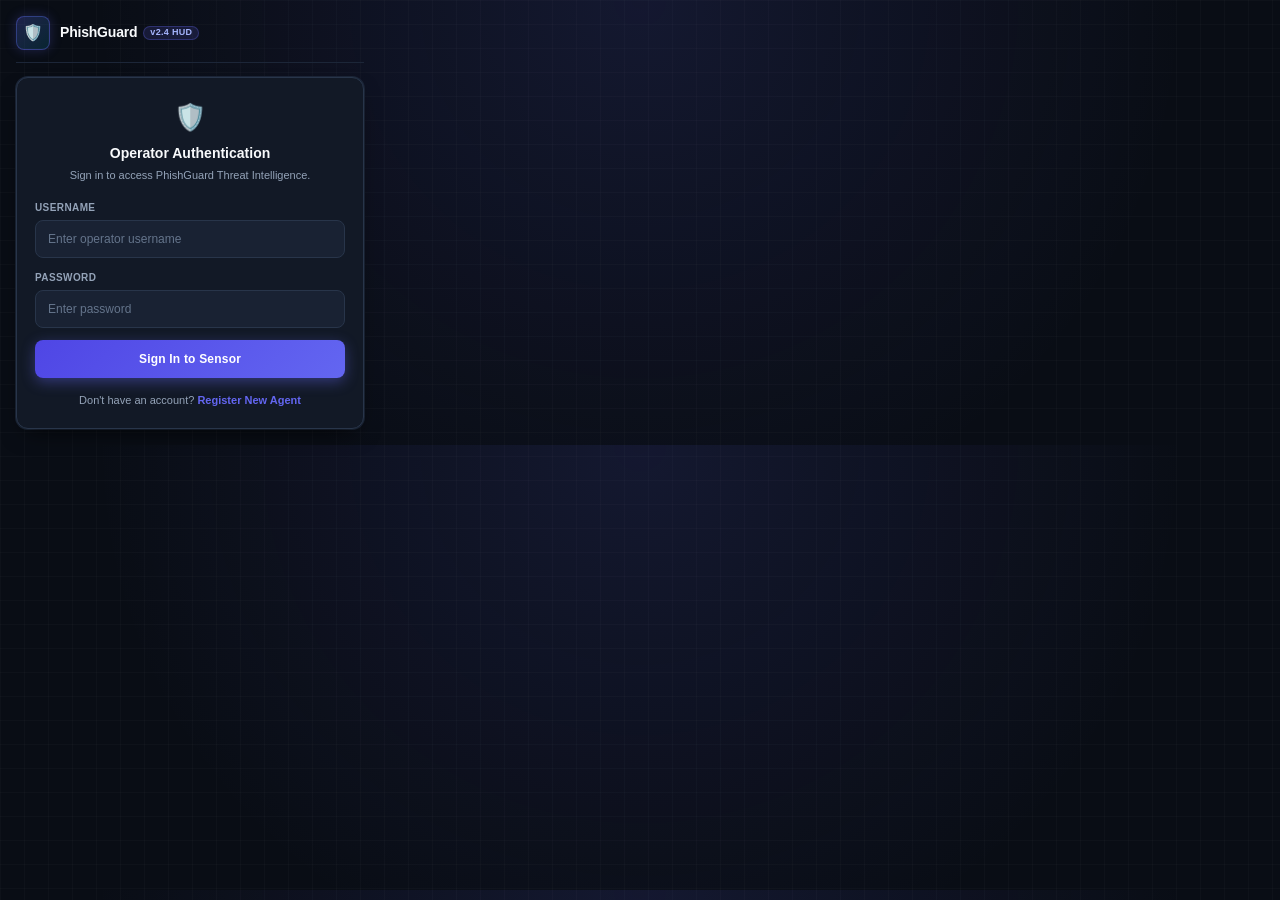
==== commit 8eaf3d23: "Update project" ====
--- a/extension/popup.html
+++ b/extension/popup.html
@@ -6,59 +6,83 @@
   <title>PhishGuard</title>
   <style>
     /* ============================================================
-       PhishGuard Popup — Design System
-       SECURITY: Fully self-contained. No external/CDN resources.
-       Palette: Slate-950 bg, Slate-900 surfaces, Emerald / Crimson
-       / Indigo accents (Tailwind-equivalent tokens below).
+       PhishGuard Popup — Enterprise Cyber HUD Design System
+       SECURITY: Fully self-contained. No external CDN resources.
+       Palette: Deep Obsidian (#090D15), Slate Surfaces (#131B2B),
+       Emerald Safe (#10B981), Amber Warning (#F59E0B), Crimson (#EF4444),
+       and Cyber Indigo (#6366F1).
        ============================================================ */
 
     :root {
-      --bg:         #0F172A;   /* slate-950 */
-      --surface:    #1E293B;   /* slate-900 */
-      --surface-2:  #1A2637;   /* raised / input bg */
-      --border:     #334155;   /* slate-700 */
-      --border-soft:#293648;
-      --text:       #E2E8F0;   /* slate-200 */
-      --text-2:     #A9B6C9;
-      --text-3:     #8B98AC;
-      --muted:      #64748B;   /* slate-500 */
-
-      --emerald:       #10B981;
-      --emerald-strong:#0EA371;
-      --emerald-text:  #6EE7B7;
-      --crimson:       #EF4444;
-      --crimson-text:  #FCA5A5;
-      --amber:         #F59E0B;
-      --amber-text:    #FBBF24;
-      --indigo:        #6366F1;
-      --indigo-strong: #4F46E5;
-
-      --radius:   14px;
-      --radius-sm:9px;
+      --bg:             #090D15;
+      --surface:        #121926;
+      --surface-2:      #192233;
+      --surface-raised: #1E293B;
+      --border:         #28354A;
+      --border-subtle:  #1C2638;
+      --border-glow:    rgba(99, 102, 241, 0.3);
+
+      --text:           #F8FAFC;
+      --text-muted:     #94A3B8;
+      --text-sub:       #64748B;
+
+      --emerald:        #10B981;
+      --emerald-dark:   #047857;
+      --emerald-text:   #6EE7B7;
+      --emerald-bg:     rgba(16, 185, 129, 0.12);
+      --emerald-border: rgba(16, 185, 129, 0.35);
+
+      --crimson:        #EF4444;
+      --crimson-dark:   #B91C1C;
+      --crimson-text:   #FCA5A5;
+      --crimson-bg:     rgba(239, 68, 68, 0.12);
+      --crimson-border: rgba(239, 68, 68, 0.4);
+
+      --amber:          #F59E0B;
+      --amber-dark:     #B45309;
+      --amber-text:     #FCD34D;
+      --amber-bg:       rgba(245, 158, 11, 0.12);
+      --amber-border:   rgba(245, 158, 11, 0.35);
+
+      --indigo:         #6366F1;
+      --indigo-dark:    #4338CA;
+      --indigo-glow:    rgba(99, 102, 241, 0.35);
+      --cyan:           #06B6D4;
+
+      --radius-sm: 8px;
+      --radius: 12px;
+      --radius-lg: 14px;
       --ring: 0 0 0 3px rgba(99, 102, 241, 0.35);
-      --shadow: 0 1px 0 rgba(255,255,255,.03) inset, 0 12px 28px -18px rgba(0,0,0,.85);
+      --shadow-sm: 0 2px 6px rgba(0, 0, 0, 0.4);
+      --shadow: 0 10px 25px -10px rgba(0, 0, 0, 0.8), 0 0 0 1px var(--border-subtle);
     }
 
     * { margin: 0; padding: 0; box-sizing: border-box; }
 
     body {
       width: 380px;
-      max-height: 560px;
+      max-height: 580px;
       min-height: 0;
       overflow-y: auto;
       padding: 16px;
-      background: var(--bg);
+      background-color: var(--bg);
+      background-image: 
+        radial-gradient(circle at 50% 0%, rgba(99, 102, 241, 0.12) 0%, transparent 70%),
+        linear-gradient(rgba(255, 255, 255, 0.02) 1px, transparent 1px),
+        linear-gradient(90deg, rgba(255, 255, 255, 0.02) 1px, transparent 1px);
+      background-size: 100% 100%, 24px 24px, 24px 24px;
       color: var(--text);
-      font-family: "Inter", "Segoe UI", system-ui, -apple-system, Roboto, "Helvetica Neue", Arial, sans-serif;
+      font-family: -apple-system, BlinkMacSystemFont, "Inter", "Segoe UI", Roboto, sans-serif;
       font-size: 12px;
+      line-height: 1.5;
       -webkit-font-smoothing: antialiased;
     }
 
-    /* Thin custom scrollbar */
-    ::-webkit-scrollbar { width: 6px; }
+    /* Sleek Cyber Scrollbar */
+    ::-webkit-scrollbar { width: 5px; }
     ::-webkit-scrollbar-track { background: transparent; }
-    ::-webkit-scrollbar-thumb { background: #334155; border-radius: 6px; }
-    ::-webkit-scrollbar-thumb:hover { background: #475569; }
+    ::-webkit-scrollbar-thumb { background: #28354A; border-radius: 999px; }
+    ::-webkit-scrollbar-thumb:hover { background: #3B4D6B; }
 
     :focus-visible { outline: none; box-shadow: var(--ring); }
     .hidden { display: none !important; }
@@ -71,117 +95,172 @@
       align-items: center;
       justify-content: space-between;
       gap: 10px;
-      padding-bottom: 14px;
-      margin-bottom: 16px;
-      border-bottom: 1px solid var(--border-soft);
-    }
-    .pg-brand { display: flex; align-items: center; gap: 10px; min-width: 0; }
+      padding-bottom: 12px;
+      margin-bottom: 14px;
+      border-bottom: 1px solid var(--border-subtle);
+    }
+    
+    .pg-brand {
+      display: flex;
+      align-items: center;
+      gap: 10px;
+      min-width: 0;
+    }
+
     .pg-shield {
-      display: grid; place-items: center;
-      width: 36px; height: 36px;
-      font-size: 18px;
-      border-radius: 10px;
-      background: linear-gradient(160deg, #24334a, #16202e);
-      border: 1px solid var(--border);
-      box-shadow: 0 4px 14px -6px rgba(0,0,0,.7), 0 0 0 1px rgba(99,102,241,.16) inset;
+      display: grid;
+      place-items: center;
+      width: 34px;
+      height: 34px;
+      font-size: 16px;
+      border-radius: var(--radius-sm);
+      background: linear-gradient(135deg, rgba(99, 102, 241, 0.25), rgba(6, 182, 212, 0.15));
+      border: 1px solid rgba(99, 102, 241, 0.4);
+      box-shadow: 0 0 12px rgba(99, 102, 241, 0.25);
+      color: var(--cyan);
       flex-shrink: 0;
     }
+
     .pg-name {
-      font-size: 14px; font-weight: 800; letter-spacing: .2px;
-      color: var(--text); line-height: 1.1;
-    }
+      font-size: 14px;
+      font-weight: 800;
+      letter-spacing: -0.2px;
+      color: var(--text);
+      line-height: 1.1;
+      display: flex;
+      align-items: center;
+      gap: 6px;
+    }
+
     .pg-version {
       display: inline-block;
-      font-size: 10px; font-weight: 700; color: var(--text-2);
-      background: var(--surface); border: 1px solid var(--border);
-      padding: 2px 7px; border-radius: 999px; margin-top: 3px;
+      font-size: 9px;
+      font-weight: 700;
+      color: #A5B4FC;
+      background: rgba(99, 102, 241, 0.15);
+      border: 1px solid rgba(99, 102, 241, 0.3);
+      padding: 1px 6px;
+      border-radius: 999px;
+      letter-spacing: 0.3px;
     }
 
     .pg-user {
-      display: flex; align-items: center; gap: 8px;
+      display: flex;
+      align-items: center;
+      gap: 7px;
       background: var(--surface);
-      border: 1px solid var(--border-soft);
-      padding: 5px 10px; border-radius: 999px;
+      border: 1px solid var(--border-subtle);
+      padding: 4px 10px;
+      border-radius: 999px;
       flex-shrink: 0;
     }
-    .pg-user-label { font-size: 10px; color: var(--text-3); }
-    .pg-user-name { font-size: 11px; font-weight: 700; color: var(--text); max-width: 110px; overflow: hidden; text-overflow: ellipsis; white-space: nowrap; }
+
+    .pg-user-label { font-size: 9px; color: var(--text-sub); }
+    .pg-user-name {
+      font-size: 11px;
+      font-weight: 700;
+      color: var(--text);
+      max-width: 100px;
+      overflow: hidden;
+      text-overflow: ellipsis;
+      white-space: nowrap;
+    }
+
     .pg-user-dot {
-      width: 8px; height: 8px; border-radius: 50%;
+      width: 7px;
+      height: 7px;
+      border-radius: 50%;
       background: var(--emerald);
-      box-shadow: 0 0 8px rgba(16, 185, 129, .8);
+      box-shadow: 0 0 8px var(--emerald);
       flex-shrink: 0;
     }
 
     /* ============================================================
-       AUTH (Sign In / Register)
+       AUTH CARDS
        ============================================================ */
     .auth-card {
       background: var(--surface);
       border: 1px solid var(--border);
       border-radius: var(--radius);
       box-shadow: var(--shadow);
-      padding: 22px 18px;
-    }
-    .auth-head { text-align: center; margin-bottom: 18px; }
-    .auth-icon { font-size: 24px; }
-    .auth-head h2 { font-size: 14px; font-weight: 700; color: var(--text); margin-top: 8px; }
-    .auth-head p { font-size: 11px; color: var(--text-3); margin-top: 4px; }
+      padding: 20px 18px;
+    }
+
+    .auth-head { text-align: center; margin-bottom: 16px; }
+    .auth-icon { font-size: 26px; }
+    .auth-head h2 { font-size: 14px; font-weight: 800; color: var(--text); margin-top: 6px; }
+    .auth-head p { font-size: 11px; color: var(--text-muted); margin-top: 3px; }
 
     .input-group { margin-bottom: 12px; }
     .input-group label {
       display: block;
-      font-size: 10px; font-weight: 600; color: var(--text-2);
-      margin-bottom: 5px; letter-spacing: .3px;
-    }
+      font-size: 10px;
+      font-weight: 700;
+      color: var(--text-muted);
+      margin-bottom: 5px;
+      letter-spacing: 0.4px;
+      text-transform: uppercase;
+    }
+
     .input-group input {
-      width: 100%; height: 40px;
+      width: 100%;
+      height: 38px;
       padding: 0 12px;
       border-radius: var(--radius-sm);
       border: 1px solid var(--border);
       background-color: var(--surface-2);
       color: var(--text);
+      font-family: inherit;
       font-size: 12px;
       outline: none;
-      transition: border-color .15s ease, box-shadow .15s ease;
-    }
-    .input-group input::placeholder { color: var(--muted); }
+      transition: border-color 0.15s ease, box-shadow 0.15s ease;
+    }
+
+    .input-group input::placeholder { color: var(--text-sub); }
     .input-group input:focus { border-color: var(--indigo); box-shadow: var(--ring); }
 
     .error-text { color: var(--crimson-text); font-size: 11px; margin-top: 6px; display: none; }
-    .link-text { font-size: 11px; color: var(--text-3); margin-top: 14px; text-align: center; }
-    .link-text a { color: var(--indigo); text-decoration: none; font-weight: 600; cursor: pointer; }
-    .link-text a:hover { text-decoration: underline; }
+    .link-text { font-size: 11px; color: var(--text-muted); margin-top: 14px; text-align: center; }
+    .link-text a { color: var(--indigo); text-decoration: none; font-weight: 700; cursor: pointer; }
+    .link-text a:hover { text-decoration: underline; color: #A5B4FC; }
 
     /* ============================================================
        BUTTONS
        ============================================================ */
     .btn {
-      display: inline-flex; align-items: center; justify-content: center; gap: 7px;
-      height: 40px; padding: 0 18px;
-      border-radius: var(--radius-sm);
-      border: 1px solid transparent;
-      font-size: 12px; font-weight: 700; letter-spacing: .2px;
+      display: inline-flex;
+      align-items: center;
+      justify-content: center;
+      gap: 7px;
+      height: 38px;
+      padding: 0 16px;
+      border-radius: var(--radius-sm);
+      border: none;
+      font-size: 12px;
+      font-weight: 700;
+      letter-spacing: 0.2px;
       cursor: pointer;
-      transition: filter .15s ease, transform .06s ease, background-color .15s ease, border-color .15s ease;
+      transition: filter 0.15s ease, transform 0.08s ease, background-color 0.15s ease;
       user-select: none;
       font-family: inherit;
     }
-    .btn:active { transform: translateY(1px) scale(.995); }
+
+    .btn:active { transform: translateY(1px) scale(0.99); }
 
     .btn-scan {
-      width: 100%; height: 42px;
-      background: linear-gradient(180deg, var(--emerald), var(--emerald-strong));
-      color: #04110c;
-      box-shadow: 0 8px 18px -8px rgba(16,185,129,.75);
+      width: 100%;
+      height: 40px;
+      background: linear-gradient(135deg, #10B981, #059669);
+      color: #02180F;
+      box-shadow: 0 4px 14px rgba(16, 185, 129, 0.4);
     }
     .btn-scan:hover { filter: brightness(1.08); }
-    #envUrlScanBtn { margin-top: 0; }
 
     .btn-primary {
-      background: linear-gradient(180deg, var(--indigo), var(--indigo-strong));
-      color: #fff;
-      box-shadow: 0 8px 18px -8px rgba(99,102,241,.7);
+      width: 100%;
+      background: linear-gradient(135deg, #4F46E5, #6366F1);
+      color: #FFFFFF;
+      box-shadow: 0 4px 14px rgba(99, 102, 241, 0.4);
     }
     .btn-primary:hover { filter: brightness(1.08); }
 
@@ -189,353 +268,561 @@
        SECTION: TARGET URL ENVIRONMENT
        ============================================================ */
     .env-section-title {
-      font-size: 10px; font-weight: 700;
-      color: var(--text-3);
+      font-size: 10px;
+      font-weight: 800;
+      color: var(--text-sub);
       text-transform: uppercase;
-      letter-spacing: 1.5px;
+      letter-spacing: 1.2px;
       margin-bottom: 10px;
-      display: flex; align-items: center; gap: 8px;
-    }
+      display: flex;
+      align-items: center;
+      gap: 8px;
+    }
+
     .env-section-title::after {
-      content: ""; flex: 1; height: 1px;
+      content: "";
+      flex: 1;
+      height: 1px;
       background: linear-gradient(90deg, var(--border), transparent);
     }
 
-    .env-scanurl { display: flex; flex-direction: column; gap: 10px; margin-bottom: 14px; }
+    .env-scanurl {
+      display: flex;
+      flex-direction: column;
+      gap: 8px;
+      margin-bottom: 12px;
+    }
+
     .env-url-input {
-      width: 100%; height: 42px;
+      width: 100%;
+      height: 40px;
       padding: 0 12px;
       border-radius: var(--radius-sm);
       border: 1px solid var(--border);
       background-color: var(--surface-2);
       color: var(--text);
+      font-family: inherit;
       font-size: 12px;
       outline: none;
-      transition: border-color .15s ease, box-shadow .15s ease;
-    }
-    .env-url-input::placeholder { color: var(--muted); }
+      transition: border-color 0.15s ease, box-shadow 0.15s ease;
+    }
+
+    .env-url-input::placeholder { color: var(--text-sub); }
     .env-url-input:focus { border-color: var(--indigo); box-shadow: var(--ring); }
 
-    /* Secondary action: QR upload box (indigo = interactive) */
-    .env-qr { margin-bottom: 14px; }
+    /* QR upload box */
+    .env-qr { margin-bottom: 12px; }
     .env-qr-drop {
-      display: flex; flex-direction: column; align-items: center; gap: 4px;
-      border: 1.5px dashed #4F5E74;
+      display: flex;
+      flex-direction: column;
+      align-items: center;
+      gap: 4px;
+      border: 1.5px dashed var(--border);
       border-radius: var(--radius);
-      padding: 16px;
+      padding: 14px;
       background: var(--surface);
       cursor: pointer;
       text-align: center;
-      transition: border-color .2s ease, background-color .2s ease;
-    }
-    .env-qr-drop:hover { border-color: var(--indigo); background: rgba(99,102,241,.06); }
-    .env-qr-drop .qr-title { font-size: 12px; font-weight: 600; color: var(--text); }
-    .env-qr-drop .qr-hint { font-size: 10px; color: var(--text-3); }
+      transition: border-color 0.2s ease, background-color 0.2s ease;
+    }
+
+    .env-qr-drop:hover {
+      border-color: var(--indigo);
+      background: rgba(99, 102, 241, 0.08);
+    }
+
+    .env-qr-drop .qr-title { font-size: 11px; font-weight: 700; color: var(--text); }
+    .env-qr-drop .qr-hint { font-size: 10px; color: var(--text-muted); }
     .env-qr-drop input { display: none; }
 
     /* ============================================================
-       GENERIC CARD
+       CARDS & SURFACES
        ============================================================ */
     .env-box {
       background: var(--surface);
       border: 1px solid var(--border);
       border-radius: var(--radius);
       padding: 14px;
-      margin-bottom: 16px;
+      margin-bottom: 14px;
       box-shadow: var(--shadow);
     }
+
     .env-box-label {
-      font-size: 10px; font-weight: 700;
-      letter-spacing: 1.4px;
-      color: var(--text-3);
+      font-size: 10px;
+      font-weight: 800;
+      letter-spacing: 1.2px;
+      color: var(--text-sub);
       text-transform: uppercase;
+      margin-bottom: 10px;
+      display: flex;
+      align-items: center;
+      gap: 8px;
+    }
+
+    .env-box-label::after {
+      content: "";
+      flex: 1;
+      height: 1px;
+      background: linear-gradient(90deg, var(--border), transparent);
+    }
+
+    .env-results-url {
+      font-size: 11px;
+      color: var(--text-muted);
+      word-break: break-all;
+      padding: 8px 10px;
       margin-bottom: 12px;
-      display: flex; align-items: center; gap: 8px;
-    }
-    .env-box-label::after {
-      content: ""; flex: 1; height: 1px;
-      background: linear-gradient(90deg, var(--border), transparent);
-    }
-
-    .env-results-url {
-      font-size: 11px; color: var(--text-3); word-break: break-all;
-      padding: 8px 10px; margin-bottom: 12px;
-      background: var(--surface-2); border: 1px solid var(--border-soft);
-      border-radius: var(--radius-sm);
+      background: var(--surface-2);
+      border: 1px solid var(--border-subtle);
+      border-radius: var(--radius-sm);
+      font-family: monospace;
     }
 
     .spinner {
       display: block;
-      width: 20px; height: 20px;
-      border: 2px solid var(--border);
+      width: 22px;
+      height: 22px;
+      border: 2.5px solid var(--border);
       border-top-color: var(--emerald);
       border-radius: 50%;
-      animation: spin .6s linear infinite;
+      animation: spin 0.6s linear infinite;
       margin: 12px auto;
     }
+
     @keyframes spin { to { transform: rotate(360deg); } }
 
     /* ============================================================
        DNS VALIDATION BANNER
        ============================================================ */
     .env-validation {
-      display: flex; align-items: flex-start; gap: 8px;
-      padding: 10px 12px; margin-bottom: 12px;
-      border-radius: var(--radius-sm);
-      font-size: 12px; font-weight: 600; line-height: 1.45; word-break: break-word;
-    }
-    .env-validation.ok  { color: var(--emerald-text); background: rgba(16,185,129,.09); border: 1px solid rgba(16,185,129,.35); }
+      display: flex;
+      align-items: flex-start;
+      gap: 8px;
+      padding: 9px 12px;
+      margin-bottom: 12px;
+      border-radius: var(--radius-sm);
+      font-size: 11px;
+      font-weight: 600;
+      line-height: 1.45;
+      word-break: break-word;
+    }
+
+    .env-validation.ok  { color: var(--emerald-text); background: var(--emerald-bg); border: 1px solid var(--emerald-border); }
     .env-validation.ok::before  { content: "✓"; font-weight: 800; flex-shrink: 0; }
-    .env-validation.err { color: var(--crimson-text); background: rgba(239,68,68,.1); border: 1px solid rgba(239,68,68,.4); }
+    .env-validation.err { color: var(--crimson-text); background: var(--crimson-bg); border: 1px solid var(--crimson-border); }
     .env-validation.err::before { content: "✕"; font-weight: 800; flex-shrink: 0; }
-    .env-validation.warn{ color: var(--amber-text);  background: rgba(245,158,11,.09); border: 1px solid rgba(245,158,11,.38); }
+    .env-validation.warn{ color: var(--amber-text);   background: var(--amber-bg);   border: 1px solid var(--amber-border); }
     .env-validation.warn::before { content: "⚠"; font-weight: 800; flex-shrink: 0; }
-    .env-validation-sub { margin-top: 2px; font-size: 10px; font-weight: 400; color: var(--text-3); }
+    .env-validation-sub { margin-top: 2px; font-size: 10px; font-weight: 400; color: var(--text-muted); }
 
     /* ============================================================
-       RISK ANALYSIS
+       RISK ANALYSIS HUD
        ============================================================ */
-    .ra-top { display: flex; align-items: center; gap: 16px; margin-bottom: 12px; }
-
-    .ra-gauge-wrap { position: relative; width: 104px; height: 104px; flex-shrink: 0; }
-    .ra-gauge { display: block; width: 104px; height: 104px; transform: rotate(-90deg); }
-    .ra-gauge-track { fill: none; stroke: #2A3850; stroke-width: 10; }
+    .ra-top {
+      display: flex;
+      align-items: center;
+      gap: 16px;
+      margin-bottom: 12px;
+    }
+
+    .ra-gauge-wrap {
+      position: relative;
+      width: 96px;
+      height: 96px;
+      flex-shrink: 0;
+    }
+
+    .ra-gauge {
+      display: block;
+      width: 96px;
+      height: 96px;
+      transform: rotate(-90deg);
+    }
+
+    .ra-gauge-track {
+      fill: none;
+      stroke: #1C2638;
+      stroke-width: 9;
+    }
+
     .ra-gauge-arc {
-      fill: none; stroke: var(--emerald); stroke-width: 10; stroke-linecap: round;
-      transition: stroke-dashoffset .8s ease, stroke .3s ease;
+      fill: none;
+      stroke: var(--emerald);
+      stroke-width: 9;
+      stroke-linecap: round;
+      transition: stroke-dashoffset 0.8s cubic-bezier(0.4, 0, 0.2, 1), stroke 0.3s ease;
       filter: drop-shadow(0 0 6px currentColor);
     }
+
     .ra-gauge-center {
-      position: absolute; inset: 0;
-      display: grid; place-items: center; text-align: center;
-    }
-    .ra-gauge-value { font-size: 23px; font-weight: 800; color: var(--text); line-height: 1; font-variant-numeric: tabular-nums; }
-    .ra-gauge-unit  { font-size: 8px; color: var(--text-3); letter-spacing: 1px; margin-top: 3px; font-weight: 700; }
+      position: absolute;
+      inset: 0;
+      display: flex;
+      flex-direction: column;
+      align-items: center;
+      justify-content: center;
+      text-align: center;
+    }
+
+    .ra-gauge-value {
+      font-size: 22px;
+      font-weight: 900;
+      color: var(--text);
+      line-height: 1;
+      font-variant-numeric: tabular-nums;
+    }
+
+    .ra-gauge-unit {
+      font-size: 8px;
+      color: var(--text-sub);
+      letter-spacing: 0.8px;
+      margin-top: 2px;
+      font-weight: 700;
+      text-transform: uppercase;
+    }
 
     .ra-head-meta { flex: 1; min-width: 0; }
-    .ra-verdict { font-size: 14px; font-weight: 800; letter-spacing: .3px; line-height: 1.25; }
+    .ra-verdict {
+      font-size: 13px;
+      font-weight: 800;
+      letter-spacing: 0.2px;
+      line-height: 1.3;
+    }
+
     .ra-verdict.safe       { color: var(--emerald-text); }
     .ra-verdict.suspicious { color: var(--amber-text); }
     .ra-verdict.phishing   { color: var(--crimson-text); }
-    .ra-verdict.unknown    { color: var(--text-2); }
+    .ra-verdict.unknown    { color: var(--text-muted); }
+
     .ra-status-pill {
       display: inline-block;
-      font-size: 10px; font-weight: 800;
-      letter-spacing: 1px; text-transform: uppercase;
-      padding: 3px 10px; border-radius: 999px;
-      margin-top: 7px;
+      font-size: 9px;
+      font-weight: 800;
+      letter-spacing: 0.8px;
+      text-transform: uppercase;
+      padding: 3px 9px;
+      border-radius: 999px;
+      margin-top: 6px;
       border: 1px solid;
     }
-    .ra-status-pill.safe       { color: var(--emerald-text); background: rgba(16,185,129,.12); border-color: rgba(16,185,129,.45); }
-    .ra-status-pill.suspicious { color: var(--amber-text);  background: rgba(245,158,11,.12); border-color: rgba(245,158,11,.45); }
-    .ra-status-pill.phishing   { color: var(--crimson-text); background: rgba(239,68,68,.14); border-color: rgba(239,68,68,.5); }
-    .ra-status-pill.unknown    { color: var(--text-2);      background: rgba(148,163,184,.12); border-color: rgba(148,163,184,.4); }
-    .ra-level { font-size: 10px; font-weight: 600; color: var(--text-3); margin-top: 8px; text-transform: uppercase; letter-spacing: .7px; }
-
-    /* Insight callout — the "why" notification box */
+
+    .ra-status-pill.safe       { color: var(--emerald-text); background: var(--emerald-bg); border-color: var(--emerald-border); }
+    .ra-status-pill.suspicious { color: var(--amber-text);   background: var(--amber-bg);   border-color: var(--amber-border); }
+    .ra-status-pill.phishing   { color: var(--crimson-text); background: var(--crimson-bg); border-color: var(--crimson-border); }
+    .ra-status-pill.unknown    { color: var(--text-muted);   background: rgba(148,163,184,0.1); border-color: rgba(148,163,184,0.3); }
+
+    .ra-level {
+      font-size: 10px;
+      font-weight: 600;
+      color: var(--text-sub);
+      margin-top: 6px;
+      text-transform: uppercase;
+      letter-spacing: 0.6px;
+    }
+
+    /* Callouts & Recommendations */
     .ra-callout {
-      display: flex; align-items: flex-start; gap: 9px;
-      padding: 11px 12px; margin-bottom: 10px;
-      border-radius: 10px;
-      font-size: 12px; font-weight: 600; line-height: 1.5;
+      display: flex;
+      align-items: flex-start;
+      gap: 8px;
+      padding: 9px 12px;
+      margin-bottom: 8px;
+      border-radius: var(--radius-sm);
+      font-size: 11px;
+      font-weight: 600;
+      line-height: 1.45;
       border: 1px solid;
     }
-    .ra-callout::before { font-size: 13px; font-weight: 800; flex-shrink: 0; line-height: 1.4; }
-    .ra-callout.safe       { color: var(--emerald-text); background: rgba(16,185,129,.08); border-color: rgba(16,185,129,.3); }
+
+    .ra-callout::before { font-size: 12px; font-weight: 800; flex-shrink: 0; line-height: 1.4; }
+    .ra-callout.safe       { color: var(--emerald-text); background: var(--emerald-bg); border-color: var(--emerald-border); }
     .ra-callout.safe::before       { content: "✓"; }
-    .ra-callout.suspicious { color: var(--amber-text);  background: rgba(245,158,11,.08); border-color: rgba(245,158,11,.3); }
+    .ra-callout.suspicious { color: var(--amber-text);   background: var(--amber-bg);   border-color: var(--amber-border); }
     .ra-callout.suspicious::before { content: "⚠"; }
-    .ra-callout.phishing   { color: var(--crimson-text); background: rgba(239,68,68,.1);  border-color: rgba(239,68,68,.4); }
+    .ra-callout.phishing   { color: var(--crimson-text); background: var(--crimson-bg); border-color: var(--crimson-border); }
     .ra-callout.phishing::before   { content: "✕"; }
-    .ra-callout.unknown    { color: var(--text-2);      background: rgba(148,163,184,.08); border-color: rgba(148,163,184,.3); }
+    .ra-callout.unknown    { color: var(--text-muted);   background: rgba(148,163,184,0.08); border-color: rgba(148,163,184,0.25); }
     .ra-callout.unknown::before    { content: "ℹ"; }
 
-    /* Recommended action row */
     .ra-recommend {
-      display: flex; align-items: flex-start; gap: 8px;
-      padding: 9px 12px; margin-bottom: 6px;
-      border-radius: var(--radius-sm);
-      font-size: 11px; font-weight: 600; line-height: 1.5;
-      background: var(--surface-2); border: 1px solid var(--border-soft);
-    }
-    .ra-recommend::before { font-weight: 800; flex-shrink: 0; }
-    .ra-recommend.safe       { color: var(--emerald-text); } .ra-recommend.safe::before       { content: "→"; }
-    .ra-recommend.suspicious { color: var(--amber-text);  } .ra-recommend.suspicious::before { content: "→"; }
-    .ra-recommend.phishing   { color: var(--crimson-text); } .ra-recommend.phishing::before   { content: "→"; }
-    .ra-recommend.unknown    { color: var(--text-2);      } .ra-recommend.unknown::before    { content: "→"; }
-
-    .ra-reasons { margin-bottom: 4px; }
+      display: flex;
+      align-items: flex-start;
+      gap: 8px;
+      padding: 8px 12px;
+      margin-bottom: 10px;
+      border-radius: var(--radius-sm);
+      font-size: 11px;
+      font-weight: 600;
+      line-height: 1.45;
+      background: var(--surface-2);
+      border: 1px solid var(--border-subtle);
+    }
+
+    .ra-recommend::before { content: "→"; font-weight: 800; flex-shrink: 0; }
+    .ra-recommend.safe       { color: var(--emerald-text); }
+    .ra-recommend.suspicious { color: var(--amber-text); }
+    .ra-recommend.phishing   { color: var(--crimson-text); }
+    .ra-recommend.unknown    { color: var(--text-muted); }
+
     .ra-sub-title {
-      font-size: 10px; font-weight: 700; letter-spacing: 1.2px;
-      color: var(--text-3); text-transform: uppercase;
-      margin-bottom: 8px;
-      display: flex; align-items: center; justify-content: space-between;
-    }
-    .ra-count { color: var(--muted); letter-spacing: 0; }
+      font-size: 10px;
+      font-weight: 700;
+      letter-spacing: 1px;
+      color: var(--text-sub);
+      text-transform: uppercase;
+      margin-bottom: 7px;
+      display: flex;
+      align-items: center;
+      justify-content: space-between;
+    }
+
+    .ra-count { color: var(--text-muted); letter-spacing: 0; }
 
     .ra-reasons-list, .ra-factor-list, .ra-flow, .ra-redirect { list-style: none; margin: 0; padding: 0; }
     .ra-reasons-list li {
-      font-size: 11px; color: var(--text-2);
-      padding: 6px 9px; margin-bottom: 5px;
-      background: var(--surface-2); border: 1px solid var(--border-soft);
-      border-radius: var(--radius-sm); line-height: 1.45;
+      font-size: 11px;
+      color: var(--text-muted);
+      padding: 6px 9px;
+      margin-bottom: 5px;
+      background: var(--surface-2);
+      border: 1px solid var(--border-subtle);
+      border-radius: var(--radius-sm);
+      line-height: 1.45;
     }
     .ra-reasons-list li::before { content: "•"; color: var(--indigo); margin-right: 7px; font-weight: 800; }
 
     .ra-sub { margin-top: 12px; }
 
     .ra-factor {
-      display: flex; align-items: flex-start; gap: 9px;
-      padding: 8px 10px; margin-bottom: 6px;
-      background: var(--surface-2); border: 1px solid var(--border-soft);
+      display: flex;
+      align-items: flex-start;
+      gap: 9px;
+      padding: 8px 10px;
+      margin-bottom: 6px;
+      background: var(--surface-2);
+      border: 1px solid var(--border-subtle);
       border-left: 3px solid var(--border);
       border-radius: var(--radius-sm);
     }
-    .ra-factor.safe   { border-left-color: var(--emerald); }
-    .ra-factor.warning{ border-left-color: var(--amber); }
-    .ra-factor.danger { border-left-color: var(--crimson); }
+    .ra-factor.safe    { border-left-color: var(--emerald); }
+    .ra-factor.warning { border-left-color: var(--amber); }
+    .ra-factor.danger  { border-left-color: var(--crimson); }
     .ra-factor-icon { font-size: 12px; line-height: 1.4; flex-shrink: 0; }
     .ra-factor-body { flex: 1; min-width: 0; }
-    .ra-factor-name { font-size: 12px; font-weight: 700; color: var(--text); line-height: 1.3; }
+    .ra-factor-name { font-size: 11px; font-weight: 700; color: var(--text); line-height: 1.3; }
     .ra-factor-status {
-      display: inline-block; font-size: 9px; font-weight: 800;
-      letter-spacing: .5px; padding: 1px 7px; border-radius: 999px;
-      margin-left: 6px; vertical-align: middle;
-    }
-    .ra-factor-status.safe   { background: rgba(16,185,129,.15); color: var(--emerald-text); }
-    .ra-factor-status.warning{ background: rgba(245,158,11,.16); color: var(--amber-text); }
-    .ra-factor-status.danger { background: rgba(239,68,68,.2);  color: var(--crimson-text); }
-    .ra-factor-desc { font-size: 11px; color: var(--text-3); margin-top: 2px; line-height: 1.4; }
-    .ra-factor-imp  { font-size: 9px; color: var(--muted); margin-top: 3px; text-transform: uppercase; letter-spacing: .5px; }
+      display: inline-block;
+      font-size: 8px;
+      font-weight: 800;
+      letter-spacing: 0.4px;
+      padding: 1px 6px;
+      border-radius: 999px;
+      margin-left: 6px;
+      vertical-align: middle;
+      text-transform: uppercase;
+    }
+    .ra-factor-status.safe    { background: var(--emerald-bg); color: var(--emerald-text); }
+    .ra-factor-status.warning { background: var(--amber-bg);   color: var(--amber-text); }
+    .ra-factor-status.danger  { background: var(--crimson-bg); color: var(--crimson-text); }
+    .ra-factor-desc { font-size: 10px; color: var(--text-muted); margin-top: 2px; line-height: 1.4; }
+    .ra-factor-imp  { font-size: 9px; color: var(--text-sub); margin-top: 3px; text-transform: uppercase; letter-spacing: 0.5px; }
 
     .ra-no-factors {
-      display: flex; align-items: center; gap: 8px;
-      padding: 10px 12px; margin-top: 10px;
-      border-radius: var(--radius-sm);
-      font-size: 11px; font-weight: 600; color: var(--emerald-text); line-height: 1.5;
-      background: rgba(16,185,129,.08); border: 1px solid rgba(16,185,129,.3);
+      display: flex;
+      align-items: center;
+      gap: 8px;
+      padding: 9px 12px;
+      margin-top: 8px;
+      border-radius: var(--radius-sm);
+      font-size: 11px;
+      font-weight: 600;
+      color: var(--emerald-text);
+      line-height: 1.45;
+      background: var(--emerald-bg);
+      border: 1px solid var(--emerald-border);
     }
     .ra-no-factors::before { content: "✓"; font-weight: 800; }
 
-    .ra-flow li { display: flex; align-items: center; gap: 8px; font-size: 11px; color: var(--text-2); line-height: 1.4; }
-    .ra-flow-dot { width: 8px; height: 8px; border-radius: 50%; flex-shrink: 0; }
-    .ra-flow li.safe   .ra-flow-dot { background: var(--emerald); box-shadow: 0 0 8px rgba(16,185,129,.7); }
-    .ra-flow li.warn   .ra-flow-dot { background: var(--amber);  box-shadow: 0 0 8px rgba(245,158,11,.6); }
-    .ra-flow li.danger .ra-flow-dot { background: var(--crimson); box-shadow: 0 0 8px rgba(239,68,68,.7); }
-    .ra-flow-arrow { font-size: 10px; color: var(--muted); padding-left: 17px; margin: 2px 0; }
+    .ra-flow li { display: flex; align-items: center; gap: 8px; font-size: 11px; color: var(--text-muted); line-height: 1.4; }
+    .ra-flow-dot { width: 7px; height: 7px; border-radius: 50%; flex-shrink: 0; }
+    .ra-flow li.safe   .ra-flow-dot { background: var(--emerald); box-shadow: 0 0 6px var(--emerald); }
+    .ra-flow li.warn   .ra-flow-dot { background: var(--amber);   box-shadow: 0 0 6px var(--amber); }
+    .ra-flow li.danger .ra-flow-dot { background: var(--crimson); box-shadow: 0 0 6px var(--crimson); }
+    .ra-flow-arrow { font-size: 10px; color: var(--text-sub); padding-left: 15px; margin: 2px 0; }
     .ra-touch-note {
-      font-size: 10px; color: var(--text-3); margin-top: 8px; line-height: 1.45;
-      border-top: 1px dashed var(--border); padding-top: 8px;
+      font-size: 10px;
+      color: var(--text-sub);
+      margin-top: 8px;
+      line-height: 1.45;
+      border-top: 1px dashed var(--border-subtle);
+      padding-top: 8px;
     }
 
     .ra-redirect li {
-      font-size: 10px; color: var(--text-3); word-break: break-all; line-height: 1.4;
-      padding: 5px 8px; margin-bottom: 4px;
-      background: rgba(245,158,11,.05); border: 1px solid rgba(245,158,11,.16);
-      border-radius: var(--radius-sm);
-    }
-    .ra-redirect li.ra-final { color: var(--text-2); border-color: rgba(245,158,11,.4); }
-    .ra-redirect-arrow { font-size: 10px; color: var(--muted); padding-left: 17px; margin: 2px 0; }
+      font-size: 10px;
+      color: var(--text-muted);
+      word-break: break-all;
+      line-height: 1.4;
+      padding: 5px 8px;
+      margin-bottom: 4px;
+      background: var(--amber-bg);
+      border: 1px solid var(--amber-border);
+      border-radius: var(--radius-sm);
+    }
+    .ra-redirect-arrow { font-size: 10px; color: var(--text-sub); padding-left: 15px; margin: 2px 0; }
     .ra-no-redirect { font-size: 11px; color: var(--emerald-text); font-weight: 700; }
 
     /* ============================================================
-       SOURCE NODE + STATS
+       SOURCE NODE & METRICS
        ============================================================ */
     .env-matrix {
-      height: 80px; border-radius: 10px;
-      display: grid; place-items: center;
+      height: 76px;
+      border-radius: var(--radius-sm);
+      display: grid;
+      place-items: center;
       background-image:
-        linear-gradient(rgba(16,185,129,.05) 1px, transparent 1px),
-        linear-gradient(90deg, rgba(16,185,129,.05) 1px, transparent 1px);
-      background-size: 18px 18px;
-      border: 1px solid var(--border);
-    }
+        linear-gradient(rgba(16, 185, 129, 0.06) 1px, transparent 1px),
+        linear-gradient(90deg, rgba(16, 185, 129, 0.06) 1px, transparent 1px);
+      background-size: 16px 16px;
+      border: 1px solid var(--border-subtle);
+      position: relative;
+    }
+
     .env-matrix-circle {
-      width: 52px; height: 52px; border-radius: 50%;
-      display: grid; place-items: center; text-align: center;
-      background: rgba(16,185,129,.08);
-      border: 1px solid rgba(16,185,129,.5);
-      box-shadow: 0 0 16px rgba(16,185,129,.25);
-    }
-    .env-matrix-circle span { font-size: 9px; font-weight: 800; color: var(--emerald-text); line-height: 1.25; }
+      width: 50px;
+      height: 50px;
+      border-radius: 50%;
+      display: grid;
+      place-items: center;
+      text-align: center;
+      background: rgba(16, 185, 129, 0.1);
+      border: 1px solid rgba(16, 185, 129, 0.5);
+      box-shadow: 0 0 14px rgba(16, 185, 129, 0.25);
+    }
+
+    .env-matrix-circle span { font-size: 8px; font-weight: 800; color: var(--emerald-text); line-height: 1.2; }
+    
     .env-badge-row { text-align: center; margin-top: 10px; }
     .env-badge {
       display: inline-block;
-      font-size: 10px; font-weight: 800; letter-spacing: .6px; text-transform: uppercase;
+      font-size: 10px;
+      font-weight: 800;
+      letter-spacing: 0.5px;
+      text-transform: uppercase;
       color: var(--emerald-text);
-      background: rgba(16,185,129,.08); border: 1px solid rgba(16,185,129,.3);
-      padding: 4px 12px; border-radius: 999px;
+      background: var(--emerald-bg);
+      border: 1px solid var(--emerald-border);
+      padding: 4px 12px;
+      border-radius: 999px;
     }
 
     .env-stats {
-      display: flex; justify-content: space-between;
-      background: var(--surface); border: 1px solid var(--border);
-      border-radius: var(--radius); padding: 12px;
-      margin-bottom: 16px;
+      display: flex;
+      justify-content: space-between;
+      background: var(--surface);
+      border: 1px solid var(--border);
+      border-radius: var(--radius);
+      padding: 12px;
+      margin-bottom: 14px;
       box-shadow: var(--shadow);
     }
+
     .env-stat { flex: 1; text-align: center; }
     .env-stat-value { font-size: 14px; font-weight: 800; color: var(--text); font-variant-numeric: tabular-nums; }
     .env-stat-value.green { color: var(--emerald-text); }
     .env-stat-label {
-      font-size: 9px; font-weight: 600; color: var(--text-3);
-      margin-top: 3px; text-transform: uppercase; letter-spacing: .5px;
-    }
-
-    .env-redirect-warn { font-size: 11px; color: var(--amber-text); margin-bottom: 10px; line-height: 1.45; }
+      font-size: 9px;
+      font-weight: 700;
+      color: var(--text-sub);
+      margin-top: 2px;
+      text-transform: uppercase;
+      letter-spacing: 0.5px;
+    }
+
+    .env-redirect-warn { font-size: 11px; color: var(--amber-text); margin-bottom: 8px; line-height: 1.4; }
     .env-redirect-toggle {
-      width: 100%; height: 34px;
-      border-radius: var(--radius-sm);
-      border: 1px solid rgba(99,102,241,.4);
-      background: rgba(99,102,241,.08);
-      color: #A5B4FC; font-size: 11px; font-weight: 700; cursor: pointer;
-      transition: background-color .15s ease;
+      width: 100%;
+      height: 32px;
+      border-radius: var(--radius-sm);
+      border: 1px solid rgba(99, 102, 241, 0.4);
+      background: rgba(99, 102, 241, 0.1);
+      color: #A5B4FC;
+      font-size: 11px;
+      font-weight: 700;
+      cursor: pointer;
       font-family: inherit;
-    }
-    .env-redirect-toggle:hover { background: rgba(99,102,241,.16); }
-    .env-redirect-list { list-style: none; margin-top: 10px; margin-bottom: 0; }
+      transition: background-color 0.15s ease;
+    }
+    .env-redirect-toggle:hover { background: rgba(99, 102, 241, 0.2); }
+    .env-redirect-list { list-style: none; margin-top: 8px; }
     .env-redirect-hop {
-      font-size: 10px; color: var(--text-2); word-break: break-all; line-height: 1.4;
-      padding: 6px 9px; margin-bottom: 5px;
-      background: var(--surface-2); border: 1px solid var(--border-soft);
-      border-radius: var(--radius-sm);
-    }
-    .env-redirect-hop:last-child { margin-bottom: 0; border-color: rgba(245,158,11,.35); }
+      font-size: 10px;
+      color: var(--text-muted);
+      word-break: break-all;
+      line-height: 1.4;
+      padding: 5px 8px;
+      margin-bottom: 4px;
+      background: var(--surface-2);
+      border: 1px solid var(--border-subtle);
+      border-radius: var(--radius-sm);
+    }
 
     /* ============================================================
-       RECENT SCANS + FOOTER
+       RECENT SCANS & FOOTER
        ============================================================ */
     .history-list { display: flex; flex-direction: column; gap: 6px; }
     .history-item {
-      display: flex; align-items: center; gap: 10px;
-      padding: 8px 10px;
-      background: var(--surface-2); border: 1px solid var(--border-soft);
-      border-radius: var(--radius-sm);
-    }
-    .history-dot { width: 8px; height: 8px; border-radius: 50%; flex-shrink: 0; }
-    .history-dot.safe    { background: var(--emerald); box-shadow: 0 0 6px rgba(16,185,129,.6); }
-    .history-dot.phishing{ background: var(--crimson); box-shadow: 0 0 6px rgba(239,68,68,.6); }
+      display: flex;
+      align-items: center;
+      gap: 9px;
+      padding: 7px 10px;
+      background: var(--surface-2);
+      border: 1px solid var(--border-subtle);
+      border-radius: var(--radius-sm);
+    }
+
+    .history-dot { width: 7px; height: 7px; border-radius: 50%; flex-shrink: 0; }
+    .history-dot.safe     { background: var(--emerald); box-shadow: 0 0 6px var(--emerald); }
+    .history-dot.phishing { background: var(--crimson); box-shadow: 0 0 6px var(--crimson); }
     .history-url {
-      font-size: 11px; color: var(--text-2);
-      white-space: nowrap; overflow: hidden; text-overflow: ellipsis;
+      font-size: 11px;
+      color: var(--text-muted);
+      white-space: nowrap;
+      overflow: hidden;
+      text-overflow: ellipsis;
+      font-family: monospace;
     }
 
     .pg-footer {
-      display: flex; justify-content: flex-end; align-items: center;
-      padding-top: 12px; margin-top: 2px;
-      border-top: 1px solid var(--border-soft);
-    }
+      display: flex;
+      justify-content: flex-end;
+      align-items: center;
+      padding-top: 10px;
+      margin-top: 4px;
+      border-top: 1px solid var(--border-subtle);
+    }
+
     .btn-logout {
-      width: auto; height: 32px; padding: 0 14px;
-      background: transparent; border: 1px solid var(--border);
-      color: var(--text-2); font-size: 11px; font-weight: 600;
-      border-radius: var(--radius-sm);
-    }
-    .btn-logout:hover { border-color: var(--crimson); color: var(--crimson-text); background: rgba(239,68,68,.06); }
-
-    .divider { display: none; }
-
-    /* ---------- Legacy (hidden) panels — retained for JS hooks ---------- */
+      height: 30px;
+      padding: 0 12px;
+      background: transparent;
+      border: 1px solid var(--border);
+      color: var(--text-muted);
+      font-size: 11px;
+      font-weight: 700;
+      border-radius: var(--radius-sm);
+      cursor: pointer;
+      font-family: inherit;
+      transition: all 0.15s ease;
+    }
+
+    .btn-logout:hover {
+      border-color: var(--crimson);
+      color: var(--crimson-text);
+      background: var(--crimson-bg);
+    }
+
+    /* Legacy hook preservation */
     .tab-panel.hidden, .tab-panel.hidden * { display: none !important; }
   </style>
 </head>
@@ -544,16 +831,18 @@
   <!-- ======== HEADER ======== -->
   <header class="pg-header">
     <div class="pg-brand">
-      <div class="pg-shield">🛡</div>
+      <div class="pg-shield">🛡️</div>
       <div>
-        <div class="pg-name">PhishGuard</div>
-        <span class="pg-version">v1.0</span>
+        <div class="pg-name">
+          PhishGuard
+          <span class="pg-version">v2.4 HUD</span>
+        </div>
       </div>
     </div>
     <div id="userBadge" class="pg-user hidden">
-      <span class="pg-user-label">Logged in as</span>
+      <span class="pg-user-label">Active:</span>
       <span id="displayUsername" class="pg-user-name">—</span>
-      <span class="pg-user-dot" title="Active"></span>
+      <span class="pg-user-dot" title="Authenticated"></span>
     </div>
   </header>
 
@@ -562,21 +851,21 @@
     <div class="auth-card">
       <div class="auth-head">
         <div class="auth-icon">🛡️</div>
-        <h2>Welcome back</h2>
-        <p>Sign in to scan URLs and protect your identity.</p>
+        <h2>Operator Authentication</h2>
+        <p>Sign in to access PhishGuard Threat Intelligence.</p>
       </div>
       <div class="input-group">
         <label for="usernameInput">Username</label>
-        <input type="text" id="usernameInput" placeholder="Enter username" autocomplete="off" />
+        <input type="text" id="usernameInput" placeholder="Enter operator username" autocomplete="off" />
       </div>
       <div class="input-group">
         <label for="passwordInput">Password</label>
         <input type="password" id="passwordInput" placeholder="Enter password" />
       </div>
       <p id="loginError" class="error-text">Invalid credentials</p>
-      <button id="loginBtn" class="btn btn-primary">Sign In</button>
+      <button id="loginBtn" class="btn btn-primary">Sign In to Sensor</button>
       <p class="link-text">
-        Don't have an account? <a id="showRegisterLink">Register</a>
+        Don't have an account? <a id="showRegisterLink">Register New Agent</a>
       </p>
     </div>
   </div>
@@ -586,25 +875,25 @@
     <div class="auth-card">
       <div class="auth-head">
         <div class="auth-icon">🔐</div>
-        <h2>Create your account</h2>
-        <p>Start scanning for phishing threats in seconds.</p>
+        <h2>Create Operator Account</h2>
+        <p>Register to deploy automated phishing protection.</p>
       </div>
       <div class="input-group">
         <label for="regUsernameInput">Username</label>
-        <input type="text" id="regUsernameInput" placeholder="Choose a username" autocomplete="off" />
+        <input type="text" id="regUsernameInput" placeholder="Choose username" autocomplete="off" />
       </div>
       <div class="input-group">
         <label for="regEmailInput">Email</label>
-        <input type="email" id="regEmailInput" placeholder="you@example.com" />
+        <input type="email" id="regEmailInput" placeholder="operator@security.org" />
       </div>
       <div class="input-group">
         <label for="regPasswordInput">Password</label>
         <input type="password" id="regPasswordInput" placeholder="Min 8 characters" />
       </div>
       <p id="registerError" class="error-text">Registration failed</p>
-      <button id="registerBtn" class="btn btn-primary">Create Account</button>
+      <button id="registerBtn" class="btn btn-primary">Initialize Account</button>
       <p class="link-text">
-        Already have an account? <a id="showLoginLink">Sign In</a>
+        Already registered? <a id="showLoginLink">Sign In</a>
       </p>
     </div>
   </div>
@@ -660,20 +949,20 @@
 
     <!-- ===== MAIN: TARGET URL ENVIRONMENT ===== -->
     <div id="envScanPanel" class="tab-panel">
-      <div class="env-section-title">Target URL Environment</div>
+      <div class="env-section-title">Target Threat Inspection</div>
 
       <!-- URL input + scan -->
       <div class="env-scanurl">
-        <input type="text" id="envUrlInput" placeholder="Enter URL to scan (https://...)" class="env-url-input" spellcheck="false" />
-        <button id="envUrlScanBtn" class="btn btn-scan">Scan URL</button>
+        <input type="text" id="envUrlInput" placeholder="Enter URL to inspect (https://...)" class="env-url-input" spellcheck="false" />
+        <button id="envUrlScanBtn" class="btn btn-scan">Scan URL for Phishing</button>
         <div id="envUrlLoading" class="spinner hidden"></div>
       </div>
 
       <!-- Secondary: QR upload -->
       <div class="env-qr">
         <div id="envQrDropzone" class="env-qr-drop">
-          <div class="qr-title">📷 Scan QR Code (Upload Image)</div>
-          <div class="qr-hint">We decode it and check the embedded URL for phishing (quishing).</div>
+          <div class="qr-title">📷 Quishing Detector (Upload QR Image)</div>
+          <div class="qr-hint">Extracts and inspects QR code payloads for phishing vectors.</div>
           <input type="file" id="envQrFileInput" accept="image/*" />
         </div>
         <div id="envQrLoading" class="spinner hidden"></div>
@@ -689,32 +978,32 @@
 
         <!-- Risk Analysis -->
         <div id="envRiskAnalysis" class="env-box">
-          <div class="env-box-label">Risk Analysis</div>
+          <div class="env-box-label">Threat Analysis HUD</div>
 
           <div class="ra-top">
             <div class="ra-gauge-wrap">
               <svg class="ra-gauge" viewBox="0 0 120 120" aria-hidden="true">
-                <circle class="ra-gauge-track" cx="60" cy="60" r="52"></circle>
-                <circle id="raGaugeArc" class="ra-gauge-arc" cx="60" cy="60" r="52"></circle>
+                <circle class="ra-gauge-track" cx="60" cy="60" r="50"></circle>
+                <circle id="raGaugeArc" class="ra-gauge-arc" cx="60" cy="60" r="50" stroke-dasharray="314.16" stroke-dashoffset="314.16"></circle>
               </svg>
               <div class="ra-gauge-center">
                 <div id="raGaugeValue" class="ra-gauge-value">0</div>
-                <div class="ra-gauge-unit">RISK / 100</div>
+                <div class="ra-gauge-unit">THREAT / 100</div>
               </div>
             </div>
             <div class="ra-head-meta">
-              <div id="raVerdict" class="ra-verdict unknown">❓ Unable to Determine</div>
-              <span id="raStatusPill" class="ra-status-pill unknown">UNKNOWN</span>
-              <div id="raRiskLevel" class="ra-level">Unknown risk</div>
+              <div id="raVerdict" class="ra-verdict unknown">❓ Analyzing Target...</div>
+              <span id="raStatusPill" class="ra-status-pill unknown">EVALUATING</span>
+              <div id="raRiskLevel" class="ra-level">Telemetry pending</div>
             </div>
           </div>
 
-          <!-- Insight callout (headline reason) -->
+          <!-- Insight callout -->
           <div id="raInsight" class="ra-callout"></div>
           <div id="raRecommendation" class="ra-recommend"></div>
 
           <div id="raReasons" class="ra-reasons">
-            <div class="ra-sub-title">Why this result?</div>
+            <div class="ra-sub-title">Audit Log Triggers</div>
             <ul id="raReasonsList" class="ra-reasons-list"></ul>
           </div>
 
@@ -730,7 +1019,7 @@
           </div>
 
           <div class="ra-sub">
-            <div class="ra-sub-title">What happens if I touch this URL?</div>
+            <div class="ra-sub-title">Attack Vector Simulation</div>
             <ol id="raTouchFlow" class="ra-flow"></ol>
             <div class="ra-touch-note">
               Educational simulation only — PhishGuard never opens, visits, or
@@ -739,7 +1028,7 @@
           </div>
 
           <div class="ra-sub">
-            <div class="ra-sub-title">Redirect Visualization</div>
+            <div class="ra-sub-title">Redirect Traversal</div>
             <div id="raNoRedirect" class="ra-no-redirect"></div>
             <ul id="raRedirectFlow" class="ra-redirect"></ul>
           </div>
@@ -747,7 +1036,7 @@
 
         <!-- Source Node -->
         <div class="env-box">
-          <div class="env-box-label">Source Node</div>
+          <div class="env-box-label">Client Sandbox Matrix</div>
           <div class="env-matrix">
             <div class="env-matrix-circle"><span>CLIENT<br/>MATRIX</span></div>
           </div>
@@ -774,7 +1063,7 @@
 
         <!-- Redirect info -->
         <div id="envRedirectSection" class="env-box hidden">
-          <div class="env-box-label">Redirection</div>
+          <div class="env-box-label">Redirection Trace</div>
           <div class="env-redirect-warn" id="envRedirectWarn"></div>
           <button id="envRedirectToggle" class="env-redirect-toggle">View Redirect Chain</button>
           <ul id="envRedirectList" class="env-redirect-list hidden"></ul>
@@ -783,13 +1072,13 @@
 
       <!-- Recent Scans -->
       <div class="env-box">
-        <div class="env-box-label">Recent Scans</div>
+        <div class="env-box-label">Recent Incident Scans</div>
         <div class="history-list" id="historyList"></div>
       </div>
 
       <!-- Footer -->
       <footer class="pg-footer">
-        <button id="logoutBtn" class="btn-logout">Sign Out</button>
+        <button id="logoutBtn" class="btn-logout">Disconnect Session</button>
       </footer>
     </div>
   </div>
